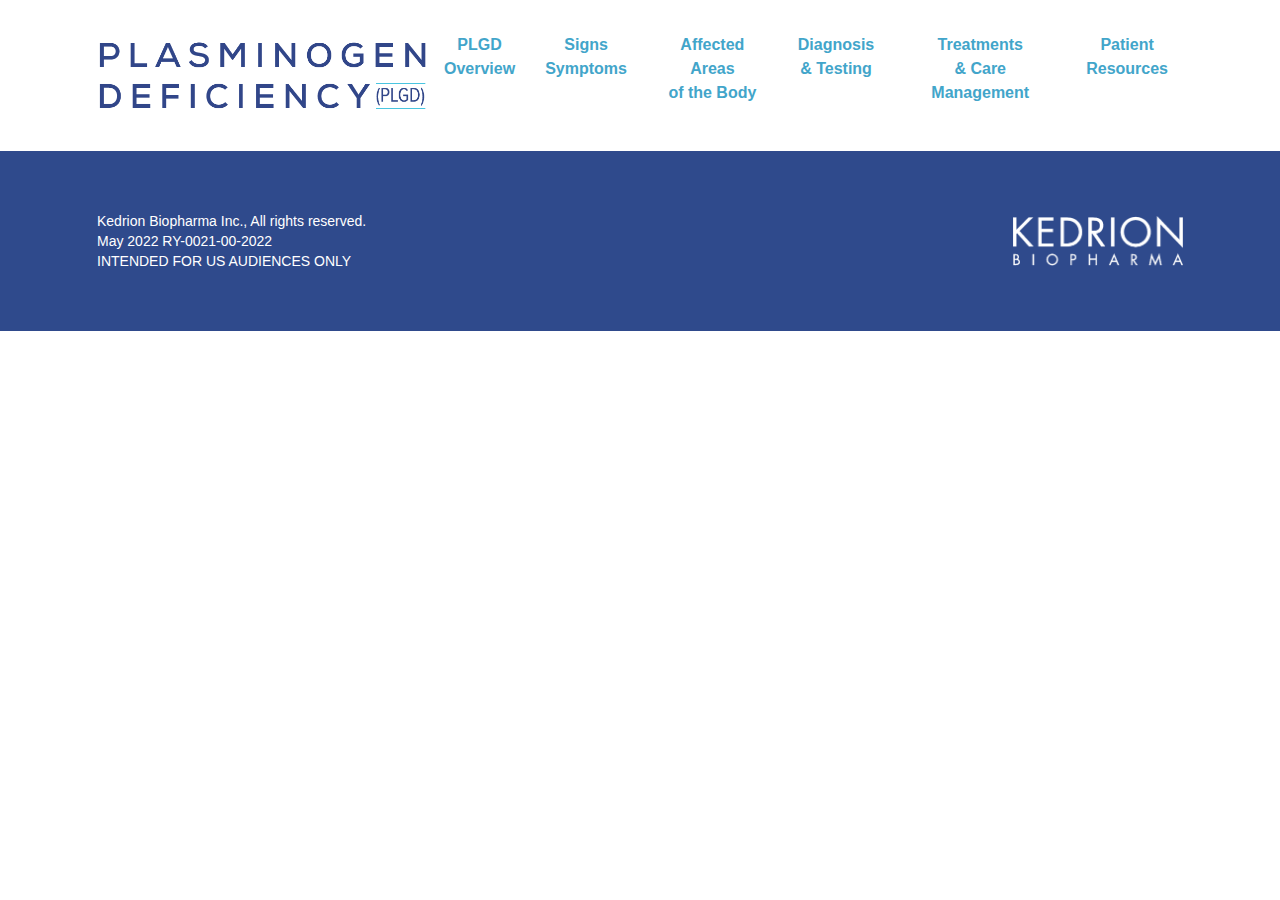
==== index.html @ aa51964f "First Commmit" ====
<!DOCTYPE html>
<html>
<head>
	<title>Website Title</title>
	<meta charset="UTF-8">
	<meta name="viewport" content="width=device-width, initial-scale=1.0">
	<link rel="stylesheet" type="text/css" href="css/style.css">
	<link rel="stylesheet" type="text/css" href="css/bootstrap.min.css">
	<!-- <link rel="icon" href="images/favicon.png"> -->
</head>
<body>
	<div class="loader-wrapper"><div class="loader"></div></div>
	<header class="site_header">
		<nav class="navbar navbar-expand-lg  navbar-light px-0 align-items-start">
			<div class="container align-items-start">
				<a class="navbar-brand p-0 m-0" href="index.html">
					<img src="images/logo.png">
				</a>

				<a href="javascript:void(0);" class="navbar_toggler navbar-toggler collapsed" type="button" data-toggle="collapse" data-target="#collapsibleNavbar">
					<div class="navbar_toggler_inner"></div>
				</a>

				<div class="collapse navbar-collapse" id="collapsibleNavbar">
					<ul class="navbar-nav ml-auto">
						<li class="nav-item">
							<a class="nav-link" href="#">PLGD <br>Overview</a>
						</li>
						<li class="nav-item">
							<a class="nav-link" href="#">Signs <br>Symptoms</a>
						</li>
						<li class="nav-item">
							<a class="nav-link" href="#">Affected Areas <br>of the Body</a>
						</li>
						<li class="nav-item">
							<a class="nav-link" href="#">Diagnosis <br>& Testing</a>
						</li>
						<li class="nav-item">
							<a class="nav-link" href="#">Treatments <br>& Care Management</a>
						</li>
						<li class="nav-item">
							<a class="nav-link" href="#">Patient <br>Resources</a>
						</li>
					</ul>
				</div>
			</div>
		</nav>
	</header>
	<!-- <header class="site_header">
		<div class="container">
			<a href="index.html"></a>
			
			<nav class="custom_navbar">
				<ul>
					<li>
						<a href="#">元気学園について</a>
					</li>
					<li>
						<a href="#">学園の様子</a>
					</li>
					<li>
						<a href="#">卒業生・保護者の声</a>
					</li>
					<li>
						<a href="#">相談と入学について</a>
					</li>
				</ul>
			</nav>
		</div>
	</header> -->
	<section></section>
	<footer class="site_footer">
		<div class="container">
			<div class="row align-items-center">
				<div class="col-sm-6">
					<p class="mb-0 text-white">Kedrion Biopharma Inc., All rights reserved.</p>
					<p class="mb-0 text-white">May 2022 RY-0021-00-2022</p>
					<p class="mb-0 text-white">INTENDED FOR US AUDIENCES ONLY</p>
				</div>
				<div class="col-sm-6">
					<div class="d-table ml-auto">
						<img src="images/kedrion_logo.png">
					</div>
				</div>
			</div>
		</div>
	</footer>
	<script src="js/jquery.min.js"></script>
	<script src="js/fonts-awesome-5.js"></script>
	<script src="js/bootstrap.bundle.min.js"></script>
	<script src="js/popper.min.js"></script>
	<script src="js/custom.js"></script>
</body>
</html>
---- css/style.css ----
/*fonts css start*/

/*fonts css end*/

/*common css start*/
*{
    box-sizing: border-box;
    margin: 0px;
    padding: 0px;
}
body, h1, h2, h3, h4, h5, h6, ul, li, p, a, span{
    margin: 0px;
    padding: 0px;
}
body {
    -webkit-font-smoothing: antialiased;
    -moz-font-smoothing: antialiased;
    -font-smoothing: antialiased;
}
body.no_scroll {
    overflow: hidden;
}
a, button, input[type=submit], select{
    cursor: pointer;
}
a, a:hover, a:focus, 
button, button:hover, button:focus,
input, input:hover, input:focus, 
textarea, textarea:hover, textarea:focus,
select, select:hover, select:focus{
    outline: 0;
    box-shadow: none;
    text-decoration: none;
}
ul, ol, li{
    list-style: none;
}
img{
    max-width: 100%;
    display: block;
}
/*common css end*/

/*page pre-loader css start*/
.loader-wrapper {
    position: fixed;
    width: 100%;
    height: 100%;
    top: 0;
    left: 0;
    z-index: 999999;
    pointer-events: none;
    background-color: #fff;
}
.loader-wrapper .loader {
    position: absolute;
    top:0;
    bottom: 0;
    left:0;
    right: 0;
    margin: auto;
    -webkit-border-radius: 50%;
    border-radius: 50%;
    width: 50px;
    height: 50px;
    border-top: 3px solid rgba(62, 174, 230, 0.2);
    border-right: 3px solid rgba(62, 174, 230, 0.2);
    border-bottom: 3px solid rgba(62, 174, 230, 0.2);
    border-left: 3px solid rgba(62, 174, 230, 0.8);
    -webkit-animation: loaderSpin 1.5s infinite linear;
    animation: loaderSpin 1.5s infinite linear;
}
@-webkit-keyframes loaderSpin {
    0% {
        -webkit-transform: rotate(0deg);
        transform: rotate(0deg);
    }
    100% {
        -webkit-transform: rotate(360deg);
        transform: rotate(360deg);
    }
}
@keyframes loaderSpin {
    0% {
        -webkit-transform: rotate(0deg);
        transform: rotate(0deg);
    }
    100% {
        -webkit-transform: rotate(360deg);
        transform: rotate(360deg);
    }
}
/*page pre-loader css end*/

/*container css start*/

/*container css end*/

/*header section css start*/
.site_header {
    padding: 25px 0 !important;
    /*position: fixed;*/
    top: 0;
    left: 0;
    right: 0;
}
.site_header .container {
    position: relative;
}
.site_header .navbar-brand img {
    max-width: 332px;
}
.site_header ul.navbar-nav li a {
    font-size: 16px;
    text-align: center;
    font-weight: 700;
    color: #42A5CA !important;
    padding: 0 15px !important;
}
.navbar_toggler {
    padding: 0;
    height: 35px;
    width: 35px;
    border: none;
    outline: none !important;
    background-color: transparent;
    border-radius: 5px;
    position: absolute;
    top: 0;
    bottom: 0;
    margin: auto;
    right: 15px;
    z-index: 9999;
}
.navbar_toggler .navbar_toggler_inner,
.navbar_toggler .navbar_toggler_inner:after,
.navbar_toggler .navbar_toggler_inner:before {
    width: 35px;
    height: 4px;
    transition-timing-function: ease;
    transition-duration: 0.3s;
    transition-property: transform;
    border-radius: 4px;
    background-color: #ed6d00;
    position: absolute;
    left: 0;
    right: 0;
}
.navbar_toggler .navbar_toggler_inner{
    transition: top 75ms ease,transform 75ms cubic-bezier(.215,.61,.355,1) 0.12s;
    transform: rotate(45deg);
    top: 0!important;
    bottom: 0!important;
    margin: auto;
}
.navbar_toggler .navbar_toggler_inner:after,
.navbar_toggler .navbar_toggler_inner:before {
    display: block;
    content: "";
}
.navbar_toggler .navbar_toggler_inner:before {
    top: 0 !important;
    transition: top 75ms ease,opacity 75ms ease 0.12s;
    opacity: 0;
}
.navbar_toggler .navbar_toggler_inner:after {
    bottom: 0;
    transition: bottom 75ms ease,transform 75ms cubic-bezier(.215,.61,.355,1) 0.12s;
    transform: rotate(-90deg);
}
.navbar_toggler.collapsed .navbar_toggler_inner {
    transition: top 75ms ease 0.12s,transform 75ms cubic-bezier(.55,.055,.675,.19);
    transform: rotate(0deg);
}
.navbar_toggler.collapsed .navbar_toggler_inner:before {
    transition: top 75ms ease 0.12s,opacity 75ms ease;
    top: -12px !important;
    opacity: 1;
}
.navbar_toggler.collapsed .navbar_toggler_inner:after {
    transition: bottom 75ms ease 0.12s,transform 75ms cubic-bezier(.55,.055,.675,.19);
    bottom: -12px !important;
    transform: rotate(0deg);
}
/*header section css end*/

/*footer section css start*/
.site_footer {
    background-color: #2F4A8C;
    padding: 60px 0;
}
.site_footer p {
    font-size: 14px;
    line-height: 20px;
}
.site_footer img {
    max-width: 170px;
}
/*footer section css end*/


@media (min-width: 1300px) {
    .site_header .container,
    .site_footer .container {
        max-width: 1296px !important;
    }
}
@media (min-width: 1200px) {
    .container, .container-lg, .container-md, .container-sm, .container-xl {
        max-width: 1116px !important;
    }
}

@media (max-width: 1199px) {
    .site_header .navbar-brand img {
        max-width: 250px;
    }
    .site_header ul.navbar-nav li a {
        font-size: 14px;
        padding: 0 10px !important;
    }
}
@media (max-width: 991px) {
    .navbar-collapse {
        position: fixed;
        top: 0;
        left: -350px;
        bottom: 0;
        width: 350px;
        display: block !important;
        background-color: #2f4a8c;
    }
    .navbar-collapse.show {
        left: 0;
    }
}
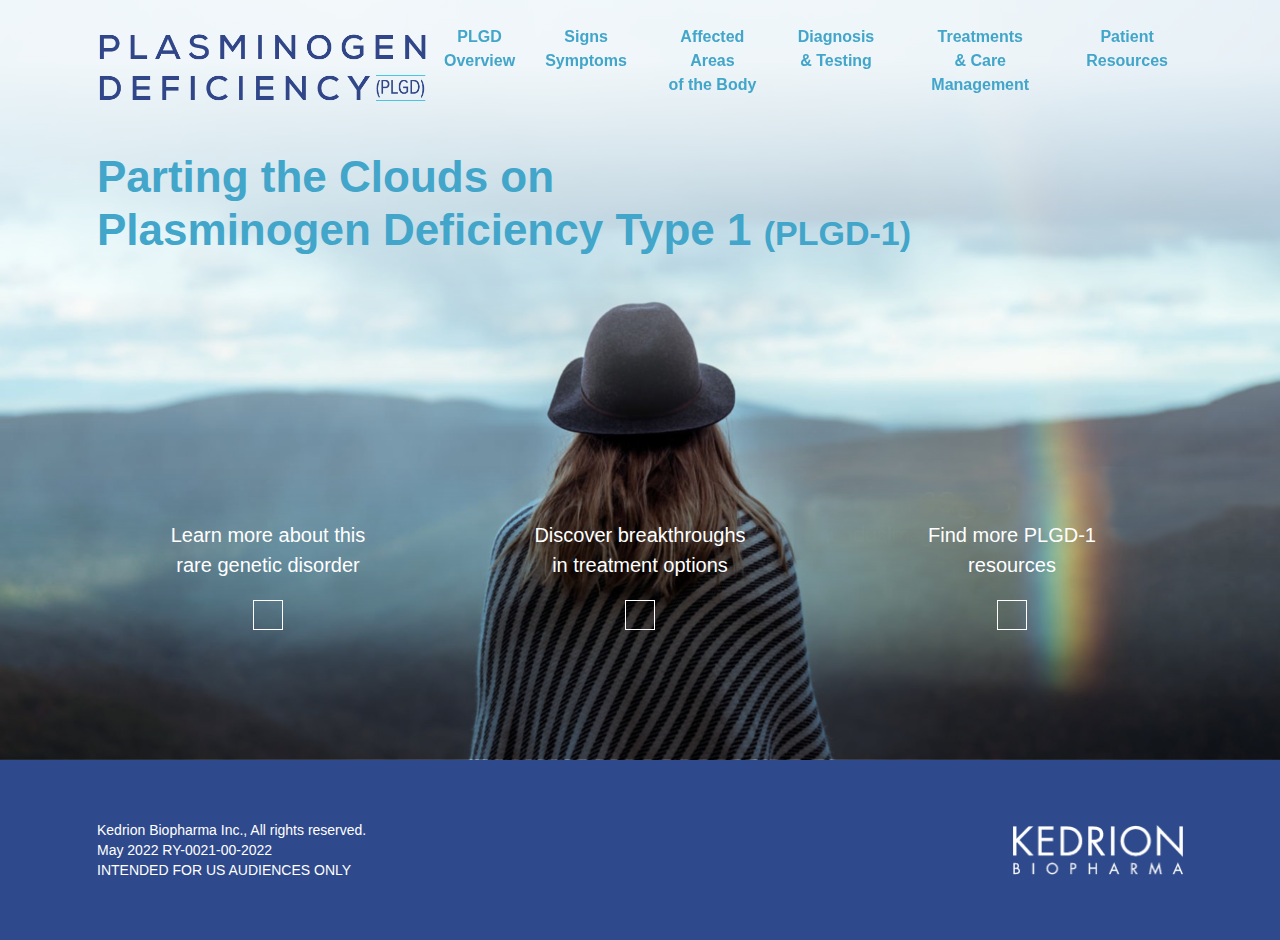
==== commit 62736b3a: "design changes" ====
--- a/index.html
+++ b/index.html
@@ -4,25 +4,30 @@
 	<title>Website Title</title>
 	<meta charset="UTF-8">
 	<meta name="viewport" content="width=device-width, initial-scale=1.0">
+	<link rel="stylesheet" type="text/css" href="css/bootstrap.min.css">
+	<link rel="stylesheet" type="text/css" href="css/style2.css">
 	<link rel="stylesheet" type="text/css" href="css/style.css">
-	<link rel="stylesheet" type="text/css" href="css/bootstrap.min.css">
 	<!-- <link rel="icon" href="images/favicon.png"> -->
 </head>
 <body>
-	<div class="loader-wrapper"><div class="loader"></div></div>
+	<!-- <div class="loader-wrapper"><div class="loader"></div></div> -->
 	<header class="site_header">
-		<nav class="navbar navbar-expand-lg  navbar-light px-0 align-items-start">
+		<nav class="navbar navbar-expand-lg p-0 navbar-light align-items-start">
 			<div class="container align-items-start">
 				<a class="navbar-brand p-0 m-0" href="index.html">
-					<img src="images/logo.png">
+					<img src="images/logo.png" alt="logo image">
 				</a>
-
-				<a href="javascript:void(0);" class="navbar_toggler navbar-toggler collapsed" type="button" data-toggle="collapse" data-target="#collapsibleNavbar">
+				<a href="javascript:void(0);" class="navbar_toggler d-lg-none">
 					<div class="navbar_toggler_inner"></div>
 				</a>
+				<div class="collapse navbar-collapse" id="collapsibleNavbar">
 
-				<div class="collapse navbar-collapse" id="collapsibleNavbar">
 					<ul class="navbar-nav ml-auto">
+						<li class="nav-item logo d-lg-none">
+							<a class="nav-link" href="index.html">
+								<img src="images/logo.png" alt="logo image">
+							</a>
+						</li>
 						<li class="nav-item">
 							<a class="nav-link" href="#">PLGD <br>Overview</a>
 						</li>
@@ -46,29 +51,34 @@
 			</div>
 		</nav>
 	</header>
-	<!-- <header class="site_header">
-		<div class="container">
-			<a href="index.html"></a>
-			
-			<nav class="custom_navbar">
-				<ul>
-					<li>
-						<a href="#">元気学園について</a>
-					</li>
-					<li>
-						<a href="#">学園の様子</a>
-					</li>
-					<li>
-						<a href="#">卒業生・保護者の声</a>
-					</li>
-					<li>
-						<a href="#">相談と入学について</a>
-					</li>
-				</ul>
-			</nav>
+	<section class="banner_section">
+		<div class="container d-flex">
+			<div class="banner_content w-100 d-flex flex-wrap flex-column justify-content-between">
+				<h2>Parting the Clouds on <br>Plasminogen Deficiency Type 1 <span>(PLGD-1)</span></h2>
+
+				<div class="row">
+					<div class="col-sm-4">
+						<div class="banner_link text-center">
+							<p class="text-white">Learn more about this <br>rare genetic disorder</p>
+							<a href="#"><i class="fas fa-chevron-right"></i></a>
+						</div>
+					</div>
+					<div class="col-sm-4">
+						<div class="banner_link text-center">
+							<p class="text-white">Discover breakthroughs<br> in treatment options</p>
+							<a href="#"><i class="fas fa-chevron-right"></i></a>
+						</div>
+					</div>
+					<div class="col-sm-4">
+						<div class="banner_link text-center">
+							<p class="text-white">Find more PLGD-1 <br>resources</p>
+							<a href="#"><i class="fas fa-chevron-right"></i></a>
+						</div>
+					</div>
+				</div>
+			</div>
 		</div>
-	</header> -->
-	<section></section>
+	</section>
 	<footer class="site_footer">
 		<div class="container">
 			<div class="row align-items-center">
@@ -78,7 +88,7 @@
 					<p class="mb-0 text-white">INTENDED FOR US AUDIENCES ONLY</p>
 				</div>
 				<div class="col-sm-6">
-					<div class="d-table ml-auto">
+					<div class="d-table ml-sm-auto mt-4 mt-sm-0">
 						<img src="images/kedrion_logo.png">
 					</div>
 				</div>
--- a/css/style2.css
+++ b/css/style2.css
@@ -0,0 +1,76 @@
+.overview_section{
+    width: 100%;
+    padding: 61px 0 44px;
+    background-color: rgba(73, 197, 224, 0.11);
+}
+.border_heading{
+    display: inline-block;
+    border: 1px solid #42A5CA;
+    padding: 7px 12px;
+    margin-bottom: 22px;
+}
+.border_heading h2{
+    color: #42A5CA;
+    font-size: 18px;
+    font-weight: 500;
+    line-height: 1;
+}
+.custom_note{
+    width: 100%;
+    margin-bottom: 20px;
+}
+.custom_note h4{
+    color: #1E1C1D;
+    font-size: 28px;
+    font-family: 'NexaRegular';
+    font-weight: normal;
+    margin-bottom: 5px;
+}
+.custom_note p{
+    color: #1E1C1D;
+    font-weight: normal;
+    font-size: 20px;
+    font-family: 'Proxima Nova Rg';
+    line-height: 1.3;
+    margin-bottom: 5px;
+}
+.custom_note ul{
+    padding-left: 20px;
+    margin: 15px 0;
+}
+.custom_note ul,
+.custom_note ol,
+.custom_note li{
+    list-style: disc;
+    color: #1E1C1D;
+    font-weight: normal;
+    font-size: 20px;
+    font-family: 'Proxima Nova Rg';
+    line-height: 1.3;
+}
+.custom_note li{
+    margin-bottom: 5px;
+}
+.custom_note li li{
+    position: relative;
+    list-style: none;
+}
+.custom_note li li:before{
+    content: '-';
+    position: absolute;
+    top: 0;
+    left: -18px;
+    font-weight: 400;
+}
+.custom_note p sup{
+    font-size: 60%;
+}
+.custom_assets{
+    width: 100%;
+    text-align: center;
+    margin: 50px 0;
+}
+.custom_assets img,
+.custom_assets video{
+    margin: auto;
+}--- a/css/style.css
+++ b/css/style.css
@@ -99,16 +99,24 @@
 /*header section css start*/
 .site_header {
     padding: 25px 0 !important;
-    /*position: fixed;*/
+    position: fixed;
     top: 0;
     left: 0;
     right: 0;
+    transition: all 0.4s;
+}
+.site_header.scrollnav {
+    background-color: #fff;
+    box-shadow: 0 3px 6px 0 rgb(0 0 0 / 8%);
 }
 .site_header .container {
     position: relative;
+    padding: 0 15px !important;
 }
 .site_header .navbar-brand img {
     max-width: 332px;
+    /*position: relative;
+    z-index: 11;*/
 }
 .site_header ul.navbar-nav li a {
     font-size: 16px;
@@ -125,11 +133,11 @@
     outline: none !important;
     background-color: transparent;
     border-radius: 5px;
-    position: absolute;
+    position: relative;
     top: 0;
     bottom: 0;
-    margin: auto;
-    right: 15px;
+    margin: auto 0 auto auto;
+    right: 0;
     z-index: 9999;
 }
 .navbar_toggler .navbar_toggler_inner,
@@ -141,16 +149,15 @@
     transition-duration: 0.3s;
     transition-property: transform;
     border-radius: 4px;
-    background-color: #ed6d00;
+    background-color: #42A5CA;
     position: absolute;
     left: 0;
     right: 0;
 }
 .navbar_toggler .navbar_toggler_inner{
-    transition: top 75ms ease,transform 75ms cubic-bezier(.215,.61,.355,1) 0.12s;
-    transform: rotate(45deg);
-    top: 0!important;
-    bottom: 0!important;
+    transition: top 75ms ease 0.12s,transform 75ms cubic-bezier(.55,.055,.675,.19);
+    top: 0;
+    bottom: 0;
     margin: auto;
 }
 .navbar_toggler .navbar_toggler_inner:after,
@@ -159,28 +166,27 @@
     content: "";
 }
 .navbar_toggler .navbar_toggler_inner:before {
-    top: 0 !important;
+    transition: top 75ms ease 0.12s,opacity 75ms ease;
+    top: -12px;
+}
+.navbar_toggler .navbar_toggler_inner:after {
+    transition: bottom 75ms ease 0.12s,transform 75ms cubic-bezier(.55,.055,.675,.19);
+    bottom: -12px;
+}
+.navbar_toggler.open_menu .navbar_toggler_inner {
+    transition: top 75ms ease,transform 75ms cubic-bezier(.215,.61,.355,1) 0.12s;
+    transform: rotate(45deg);
+    top: 0;
+}
+.navbar_toggler.open_menu .navbar_toggler_inner:before {
+    top: 0;
     transition: top 75ms ease,opacity 75ms ease 0.12s;
     opacity: 0;
 }
-.navbar_toggler .navbar_toggler_inner:after {
+.navbar_toggler.open_menu .navbar_toggler_inner:after {
     bottom: 0;
     transition: bottom 75ms ease,transform 75ms cubic-bezier(.215,.61,.355,1) 0.12s;
     transform: rotate(-90deg);
-}
-.navbar_toggler.collapsed .navbar_toggler_inner {
-    transition: top 75ms ease 0.12s,transform 75ms cubic-bezier(.55,.055,.675,.19);
-    transform: rotate(0deg);
-}
-.navbar_toggler.collapsed .navbar_toggler_inner:before {
-    transition: top 75ms ease 0.12s,opacity 75ms ease;
-    top: -12px !important;
-    opacity: 1;
-}
-.navbar_toggler.collapsed .navbar_toggler_inner:after {
-    transition: bottom 75ms ease 0.12s,transform 75ms cubic-bezier(.55,.055,.675,.19);
-    bottom: -12px !important;
-    transform: rotate(0deg);
 }
 /*header section css end*/
 
@@ -198,10 +204,51 @@
 }
 /*footer section css end*/
 
+/*banner section css start*/
+.banner_section {
+    height: 760px;
+    display: flex;
+    padding: 150px 0 100px;
+    background-image: url('../images/banner_bg_image.png');
+    background-size: cover;
+    background-position: center;
+    background-repeat: no-repeat;
+}
+.banner_content h2 {
+    color: #42A5CA;
+    font-size: 44px;
+    font-weight: 600;
+    line-height: 53px;
+    margin: 0;
+}
+.banner_content h2 span {
+    font-size: 34px;
+}
+.banner_content .banner_link p {
+    font-size: 20px;
+    line-height: 30px;
+    margin: 0;
+}
+.banner_content .banner_link a {
+    display: table;
+    margin: 20px auto 0;
+    width: 30px;
+    height: 30px;
+    border: 1px solid #fff;
+    text-align: center;
+    line-height: 26px;
+    color: #fff;
+}
+/*banner section css end*/
+
+
+
+
 
 @media (min-width: 1300px) {
     .site_header .container,
-    .site_footer .container {
+    .site_footer .container,
+    .banner_section .container {
         max-width: 1296px !important;
     }
 }
@@ -221,16 +268,63 @@
     }
 }
 @media (max-width: 991px) {
+    .site_header {
+        padding: 15px 0 !important;
+    }
     .navbar-collapse {
         position: fixed;
         top: 0;
         left: -350px;
         bottom: 0;
         width: 350px;
-        display: block !important;
+        display: block;
         background-color: #2f4a8c;
-    }
-    .navbar-collapse.show {
-        left: 0;
+        transition: all 0.3s;
+        z-index: 1;
+        padding: 10px 10px;
+    }
+    .navbar_animate  {
+        left: 0 !important;
+    }
+    .collapse:not(.show) {
+        display: unset !important;
+    }
+    .site_header ul.navbar-nav li a {
+        padding: 8px 0 !important;
+        text-align: left;
+        color: #fff !important;
+    }
+    .site_header ul.navbar-nav li a br {
+        display: none;
+    }
+    .site_header ul.navbar-nav li.logo a img {
+        max-width: 250px;
+        margin-bottom: 30px;
+    }
+}
+@media (max-width: 767px) {
+    .site_header {
+        padding: 10px 0 !important;
+    }
+    .site_header .navbar-brand img {
+        max-width: 200px;
+    }
+    .site_footer {
+        padding: 30px 0;
+    }
+}
+@media (max-width: 575px) {
+    .site_header .navbar-brand img {
+        max-width: 170px;
+    }
+    .navbar-collapse {
+        left: -100%;
+        width: 100%;
+    }
+    .navbar_animate  {
+        left: 0 !important;
+    }
+    .site_header ul.navbar-nav li.logo a img {
+        max-width: 200px;
     }
 }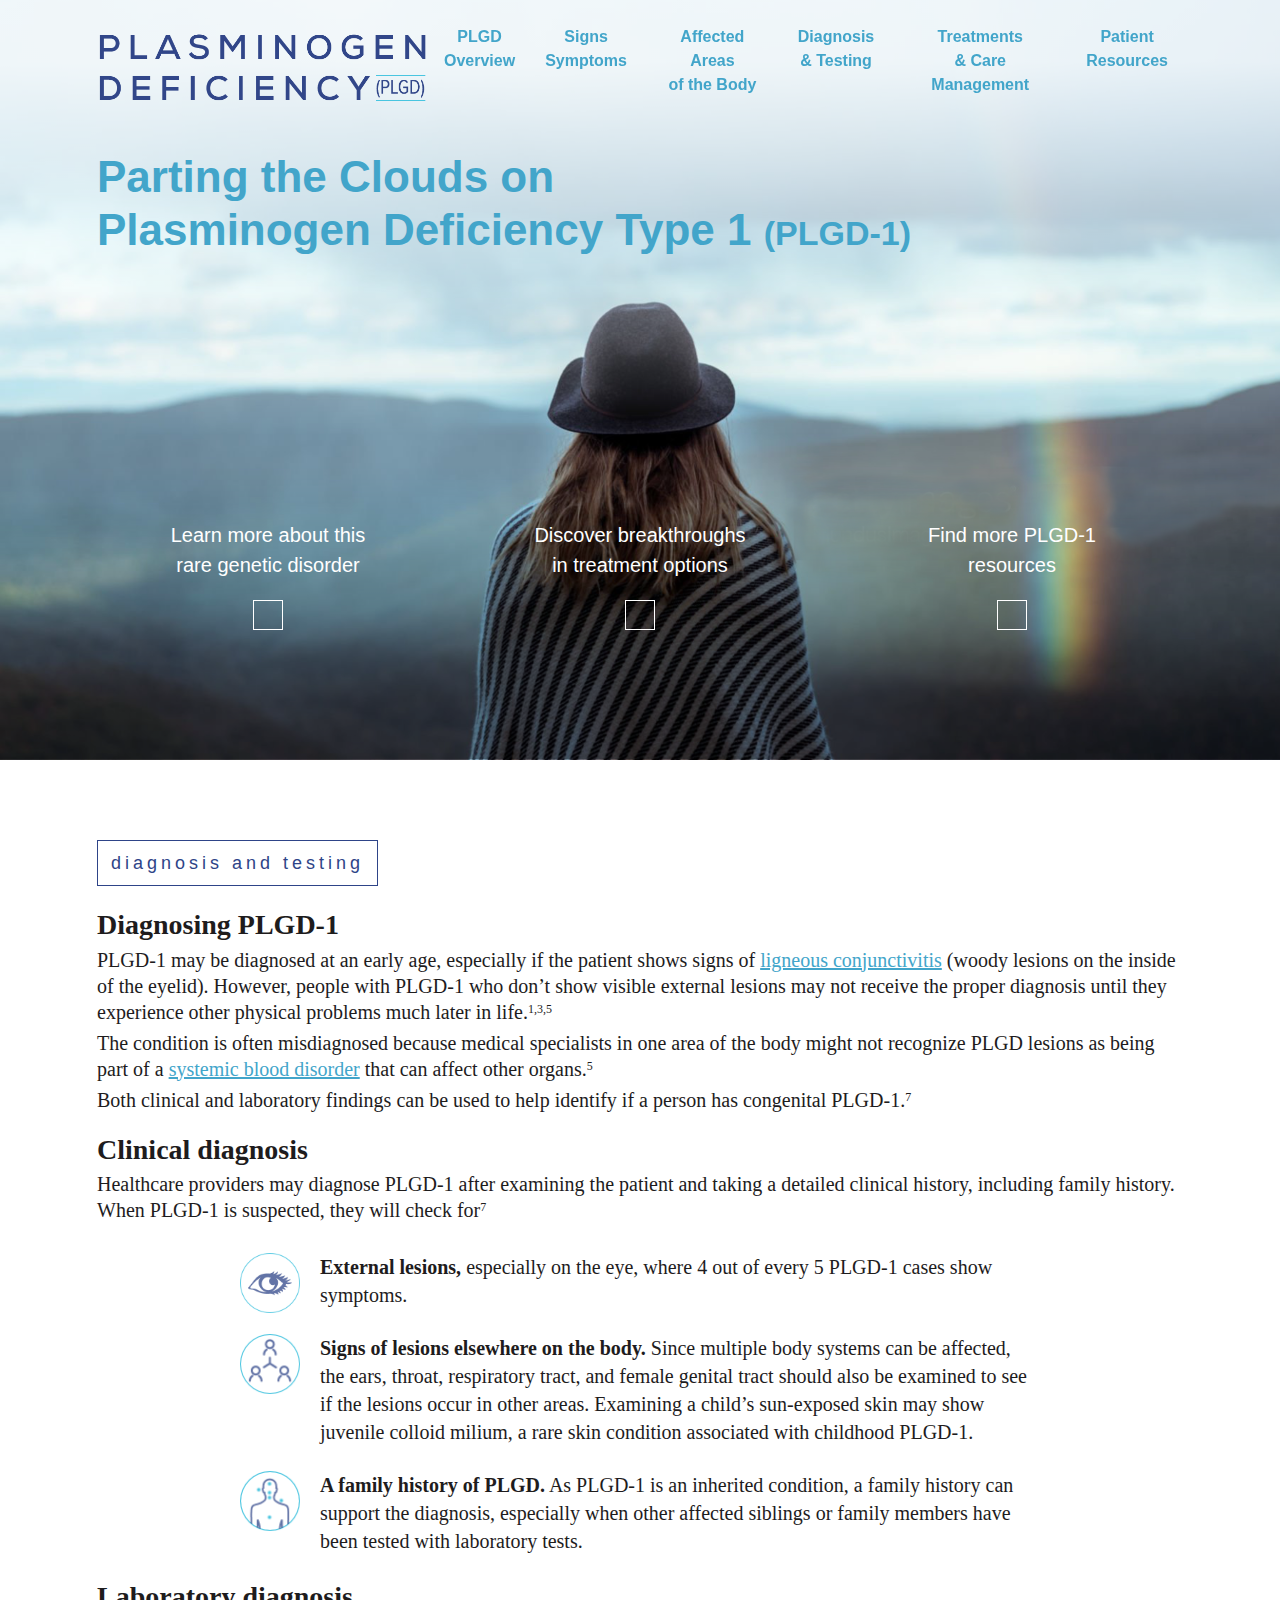
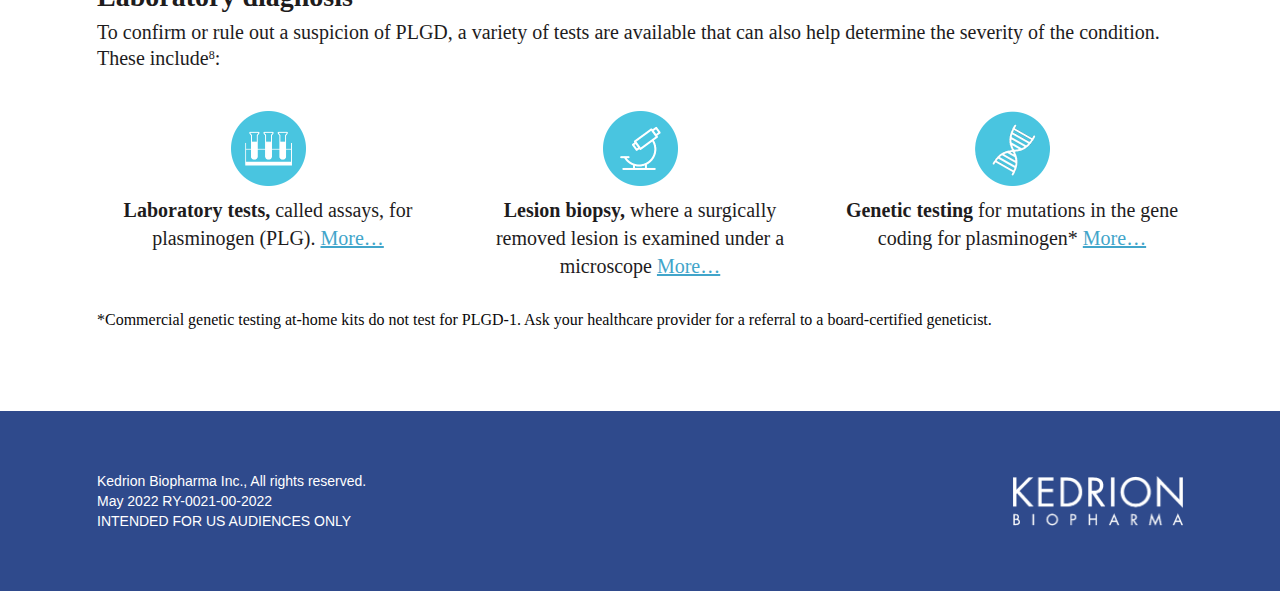
==== commit 9429886a: "design changes" ====
--- a/index.html
+++ b/index.html
@@ -79,6 +79,62 @@
 			</div>
 		</div>
 	</section>
+	<section class="testing_section">
+		<div class="container">
+			<div class="border_heading">
+				<h2>diagnosis and testing</h2>
+			</div>
+			<div class="custom_note">
+				<h4>Diagnosing PLGD-1</h4>
+				<p>PLGD-1 may be diagnosed at an early age, especially if the patient shows signs of <a href="#">ligneous conjunctivitis</a> (woody lesions on the inside of the eyelid). However, people with PLGD-1 who don’t show visible external lesions may not receive the proper diagnosis until they experience other physical problems much later in life.<sup>1,3,5</sup></p>
+				<p>The condition is often misdiagnosed because medical specialists in one area of the body might not recognize PLGD lesions as being part of a <a href="#">systemic blood disorder</a> that can affect other organs.<sup>5</sup></p>
+				<p>Both clinical and laboratory findings can be used to help identify if a person has congenital PLGD-1.<sup>7</sup></p>
+			</div>
+			<div class="custom_note">
+				<h4>Clinical diagnosis</h4>
+				<p>Healthcare providers may diagnose PLGD-1 after examining the patient and taking a detailed clinical history, including family history. When PLGD-1 is suspected, they will check for<sup>7</sup></p>
+				<ul class="icon_list">
+					<li>
+						<img src="images/icon_eyes.png" alt="image">
+						<p><span>External lesions,</span> especially on the eye, where 4 out of every 5 PLGD-1 cases show symptoms.</p>
+					</li>
+					<li>
+						<img src="images/icon_PLGD.png" alt="image">
+						<p><span>Signs of lesions elsewhere on the body.</span> Since multiple body systems can be affected, the ears, throat, respiratory tract, and female genital tract should also be examined to see if the lesions occur in other areas. Examining a child’s sun-exposed skin may show juvenile colloid milium, a rare skin condition associated with childhood PLGD-1.</p>
+					</li>
+					<li>
+						<img src="images/icon_signs.png" alt="image">
+						<p><span>A family history of PLGD.</span> As PLGD-1 is an inherited condition, a family history can support the diagnosis, especially when other affected siblings or family members have been tested with laboratory tests.</p>
+					</li>
+				</ul>
+			</div>
+			<div class="custom_note mb-0">
+				<h4>Laboratory diagnosis</h4>
+				<p>To confirm or rule out a suspicion of PLGD, a variety of tests are available that can also help determine the severity of the condition. These include<sup>8</sup>:</p>
+				<div class="row">
+					<div class="col-sm-4">
+						<div class="testing_box">
+							<img src="images/test_image.png" alt="test image" class="mx-auto d-block">
+							<p class="text-center m-0"><span>Laboratory tests,</span> called assays, for plasminogen (PLG). <a href="#">More…</a></p>
+						</div>
+					</div>
+					<div class="col-sm-4">
+						<div class="testing_box">
+							<img src="images/test_image_2.png" alt="test image" class="mx-auto d-block">
+							<p class="text-center m-0"><span>Lesion biopsy,</span> where a surgically removed lesion is examined under a microscope <a href="#">More…</a></p>
+						</div>
+					</div>
+					<div class="col-sm-4">
+						<div class="testing_box">
+							<img src="images/test_image_3.png" alt="test image" class="mx-auto d-block">
+							<p class="text-center m-0"><span>Genetic testing</span> for mutations in the gene coding for plasminogen* <a href="#">More…</a></p>
+						</div>
+					</div>
+				</div>
+				<p class="testing_text mb-0">*Commercial genetic testing at-home kits do not test for PLGD-1. Ask your healthcare provider for a referral to a board-certified geneticist.</p>
+			</div>
+		</div>
+	</section>
 	<footer class="site_footer">
 		<div class="container">
 			<div class="row align-items-center">
--- a/css/style2.css
+++ b/css/style2.css
@@ -1,19 +1,20 @@
 .overview_section{
     width: 100%;
-    padding: 61px 0 44px;
+    padding: 61px 0 0;
     background-color: rgba(73, 197, 224, 0.11);
 }
 .border_heading{
     display: inline-block;
-    border: 1px solid #42A5CA;
-    padding: 7px 12px;
+    border: 1px solid #2E4488;
+    padding: 13px 13px;
     margin-bottom: 22px;
 }
 .border_heading h2{
-    color: #42A5CA;
+    color: #2E4488;
     font-size: 18px;
     font-weight: 500;
     line-height: 1;
+    letter-spacing: 4px;
 }
 .custom_note{
     width: 100%;
@@ -23,7 +24,7 @@
     color: #1E1C1D;
     font-size: 28px;
     font-family: 'NexaRegular';
-    font-weight: normal;
+    font-weight: 600;
     margin-bottom: 5px;
 }
 .custom_note p{
@@ -33,6 +34,10 @@
     font-family: 'Proxima Nova Rg';
     line-height: 1.3;
     margin-bottom: 5px;
+}
+.custom_note p a{
+    color: #42A5CA;
+    text-decoration: underline;
 }
 .custom_note ul{
     padding-left: 20px;
@@ -56,7 +61,7 @@
     list-style: none;
 }
 .custom_note li li:before{
-    content: '-';
+    content: '—';
     position: absolute;
     top: 0;
     left: -18px;
@@ -66,11 +71,109 @@
     font-size: 60%;
 }
 .custom_assets{
+    display: table;
+    margin: 50px auto;
     width: 100%;
-    text-align: center;
-    margin: 50px 0;
+    text-align: left;
+}
+.custom_assets figcaption{
+    width: 100%;
+    max-width: 400px;
+    margin-top: 10px;
+}
+.custom_assets figcaption h6{
+    color: #252425;
+    font-size: 16px;
+    font-family: 'Nexa';
+    font-weight: 700;
+    margin-bottom: 5px;
+}
+.custom_assets figcaption p{
+    color: #252425;
+    font-size: 16px;
+    font-family: 'Proxima Nova Rg';
+    font-weight: normal;
+    font-size: italic;
+    margin-bottom: 10px;
 }
 .custom_assets img,
 .custom_assets video{
+    margin: 0;
+}
+.custom_assets > img,
+.custom_assets > video{
     margin: auto;
+}
+.blue_gradient_bg{
+    width: 100%;
+    background: linear-gradient(180deg, #689cbc, #506a9d);
+    text-align: center;
+    padding: 53px 0;
+}
+.blue_gradient_bg h4{
+    color: #FFFFFF;
+    font-size: 28px;
+    font-family: 'NexaRegular';
+    font-weight: 600;
+    margin-bottom: 5px;
+    line-height: 1;
+}
+.sign_and_symptom_section{
+    width: 100%;
+    padding: 61px 0;
+}
+.custom_qoute{
+    position: relative;
+    width: 100%;
+    text-align: center;
+    padding: 50px 0;
+    margin: 50px 0;
+}
+.custom_qoute:before,
+.custom_qoute:after{
+    content: '';
+    position: absolute;
+    left: 0;
+    right: 0;
+    display: block;
+    width: 100%;
+    max-width: 750px;
+    height: 1px;
+    margin: auto;
+    background: linear-gradient(270deg, #FFFFFF, #707070, #FFFFFF);
+}
+.custom_qoute:before{
+    top: 0;
+}
+.custom_qoute:after{
+    bottom: 0;
+}
+.custom_qoute h5{
+    position: relative;
+    color: #3B82B2;
+    font-size: 26px;
+    font-family: 'Proxima Nova Rg';
+    font-weight: 600;
+    font-style: italic;
+    margin-bottom: 5px;
+}
+.custom_qoute h5 span{
+    color: #2E4488;
+    font-size: 30px;
+}
+.custom_qoute p{
+    color: #2E4488;
+    font-size: 20px;
+    font-family: 'Nexa';
+    font-weight: bold;
+}
+.affected_section{
+    width: 100%;
+    padding: 61px 0 0;
+    background-color: rgba(73, 197, 224, 0.11);
+}
+.affected_btm_gradient{
+    width: 100%;
+    background: linear-gradient(180deg, #689cbc, #506a9d);
+    padding: 25px 0;
 }--- a/css/style.css
+++ b/css/style.css
@@ -104,6 +104,7 @@
     left: 0;
     right: 0;
     transition: all 0.4s;
+    z-index: 9999;
 }
 .site_header.scrollnav {
     background-color: #fff;
@@ -241,6 +242,56 @@
 }
 /*banner section css end*/
 
+/*testing section css start*/
+.testing_section {
+    padding: 80px 0;
+}
+.testing_section .custom_note ul.icon_list {
+    padding: 0 15px;
+    max-width: 830px;
+    margin: 30px auto 0;
+}
+.testing_section .custom_note ul.icon_list li {
+    position: relative;
+    padding-left: 80px;
+    margin-bottom: 25px;
+    list-style: none;
+} 
+.testing_section .custom_note ul.icon_list li img {
+    max-width: 60px;
+    position: absolute;
+    top: 0;
+    left: 0;
+}
+.testing_section .testing_box p,
+.testing_section .custom_note ul.icon_list li p {
+    font-size: 20px;
+    font-weight: 500;
+    line-height: 28px;
+}
+.testing_section .testing_box p span,
+.testing_section .custom_note ul.icon_list li p span {
+    font-weight: 600;
+}
+.testing_section .testing_box {
+    padding-top: 35px;
+}
+.testing_section .testing_box img {
+    max-width: 75px;
+    margin-bottom: 10px;
+}
+.testing_section .testing_box p a {
+    color: #42A5CA;
+    text-decoration: underline;
+}
+.testing_section p.testing_text {
+    font-size: 16px;
+    color: #0A0809;
+    margin-top: 30px;
+}
+
+/*testing section css end*/
+
 
 
 
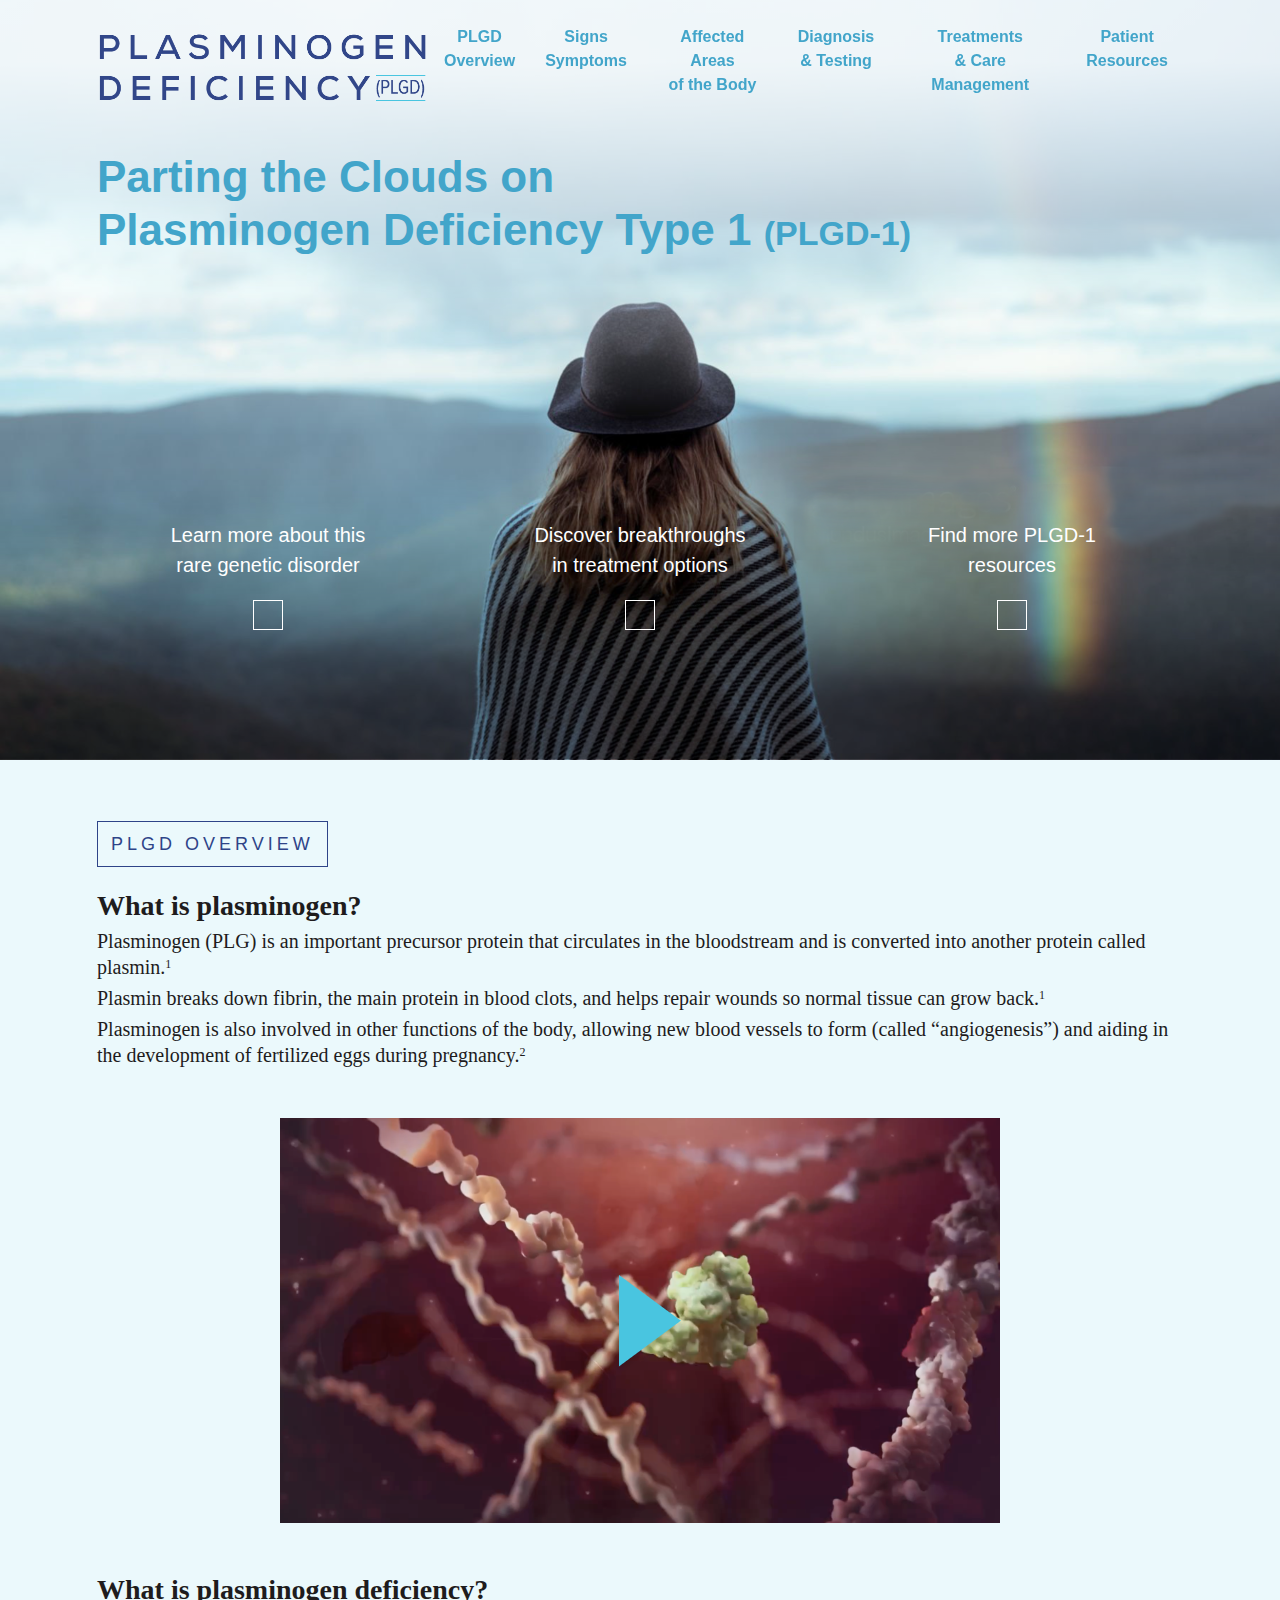
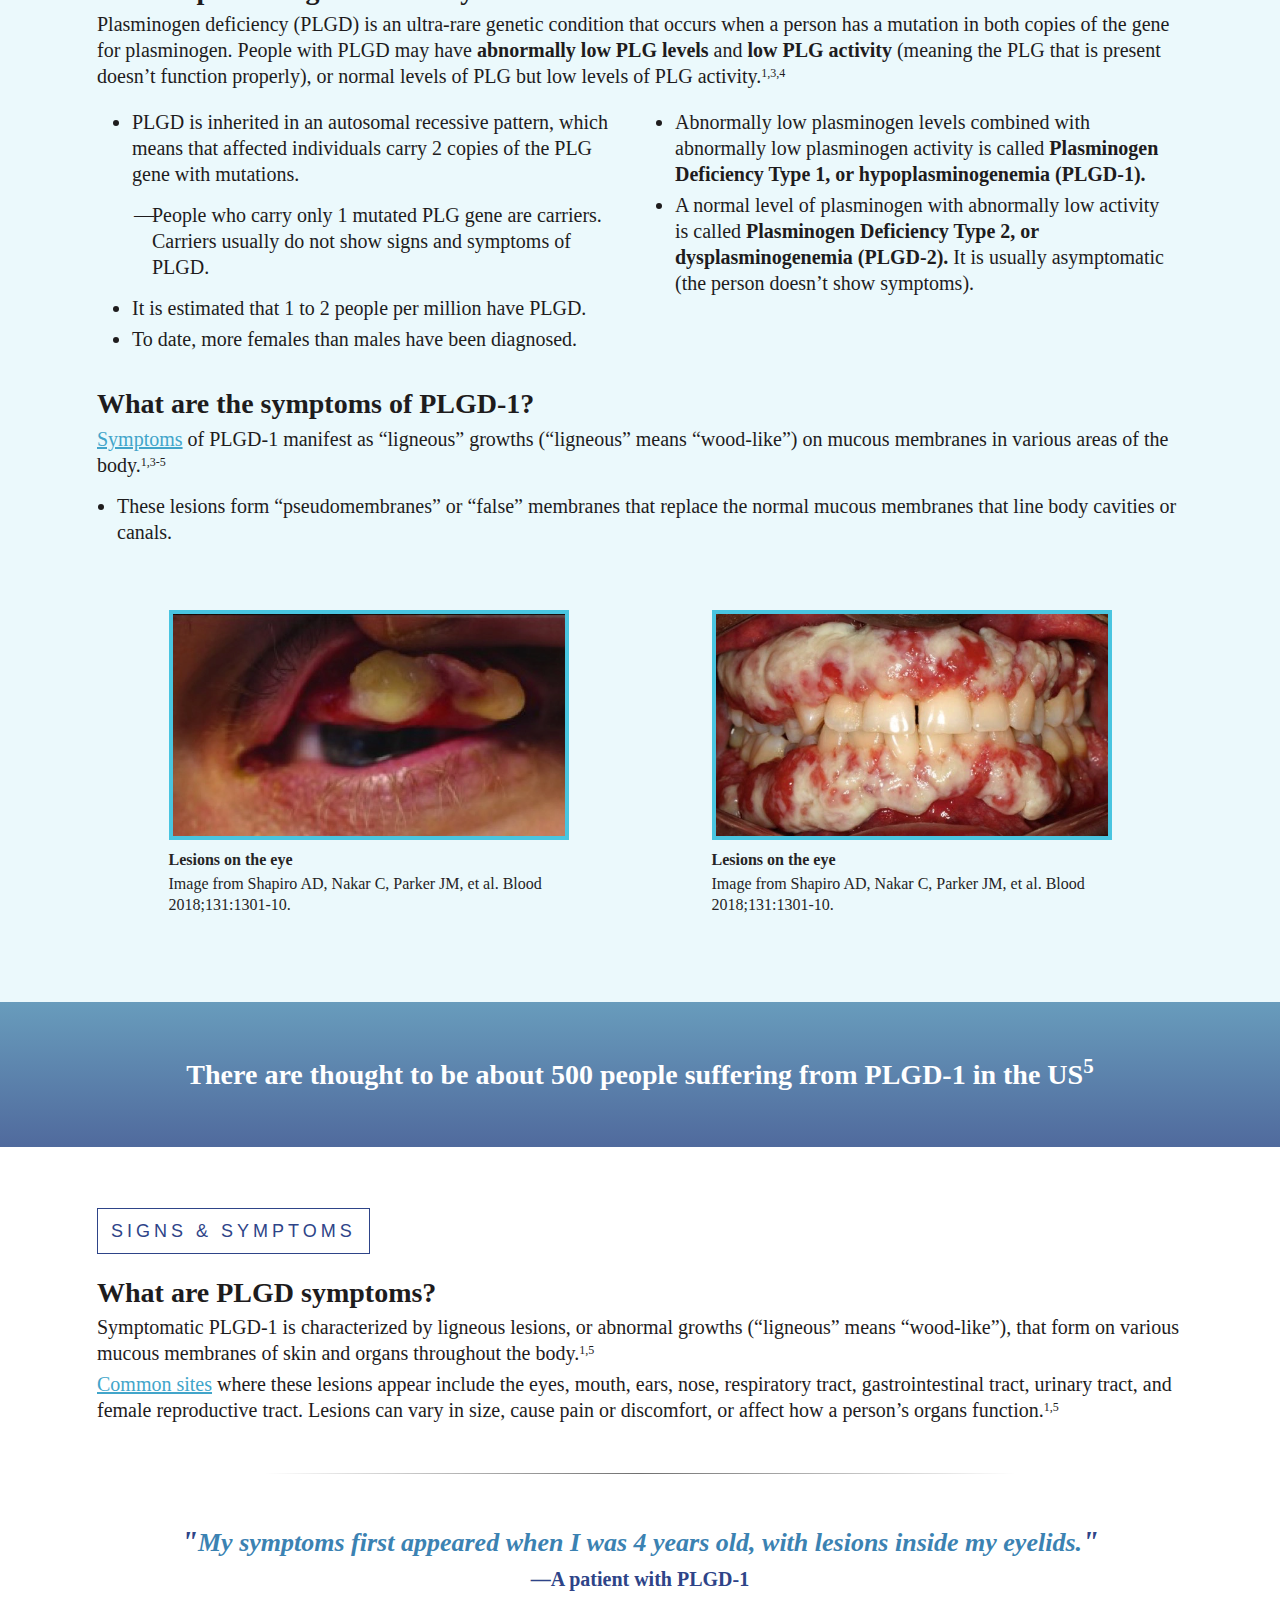
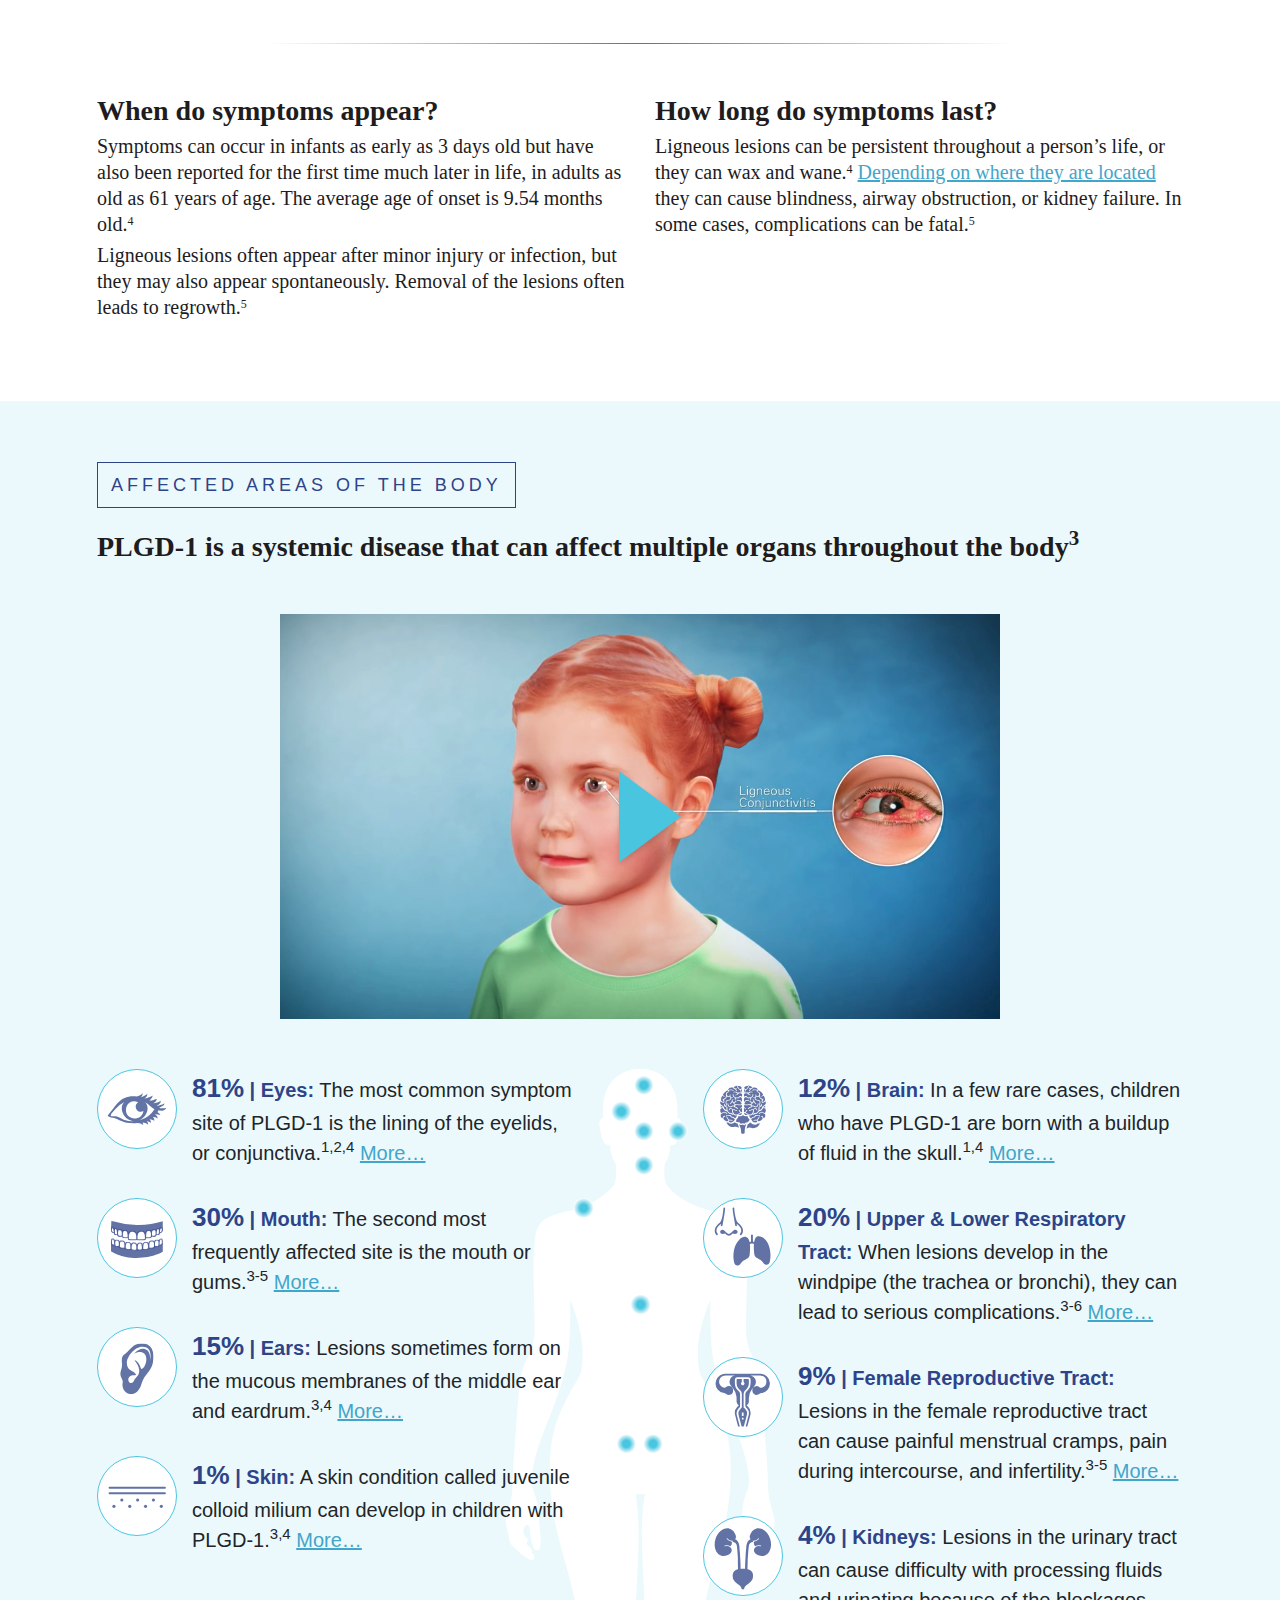
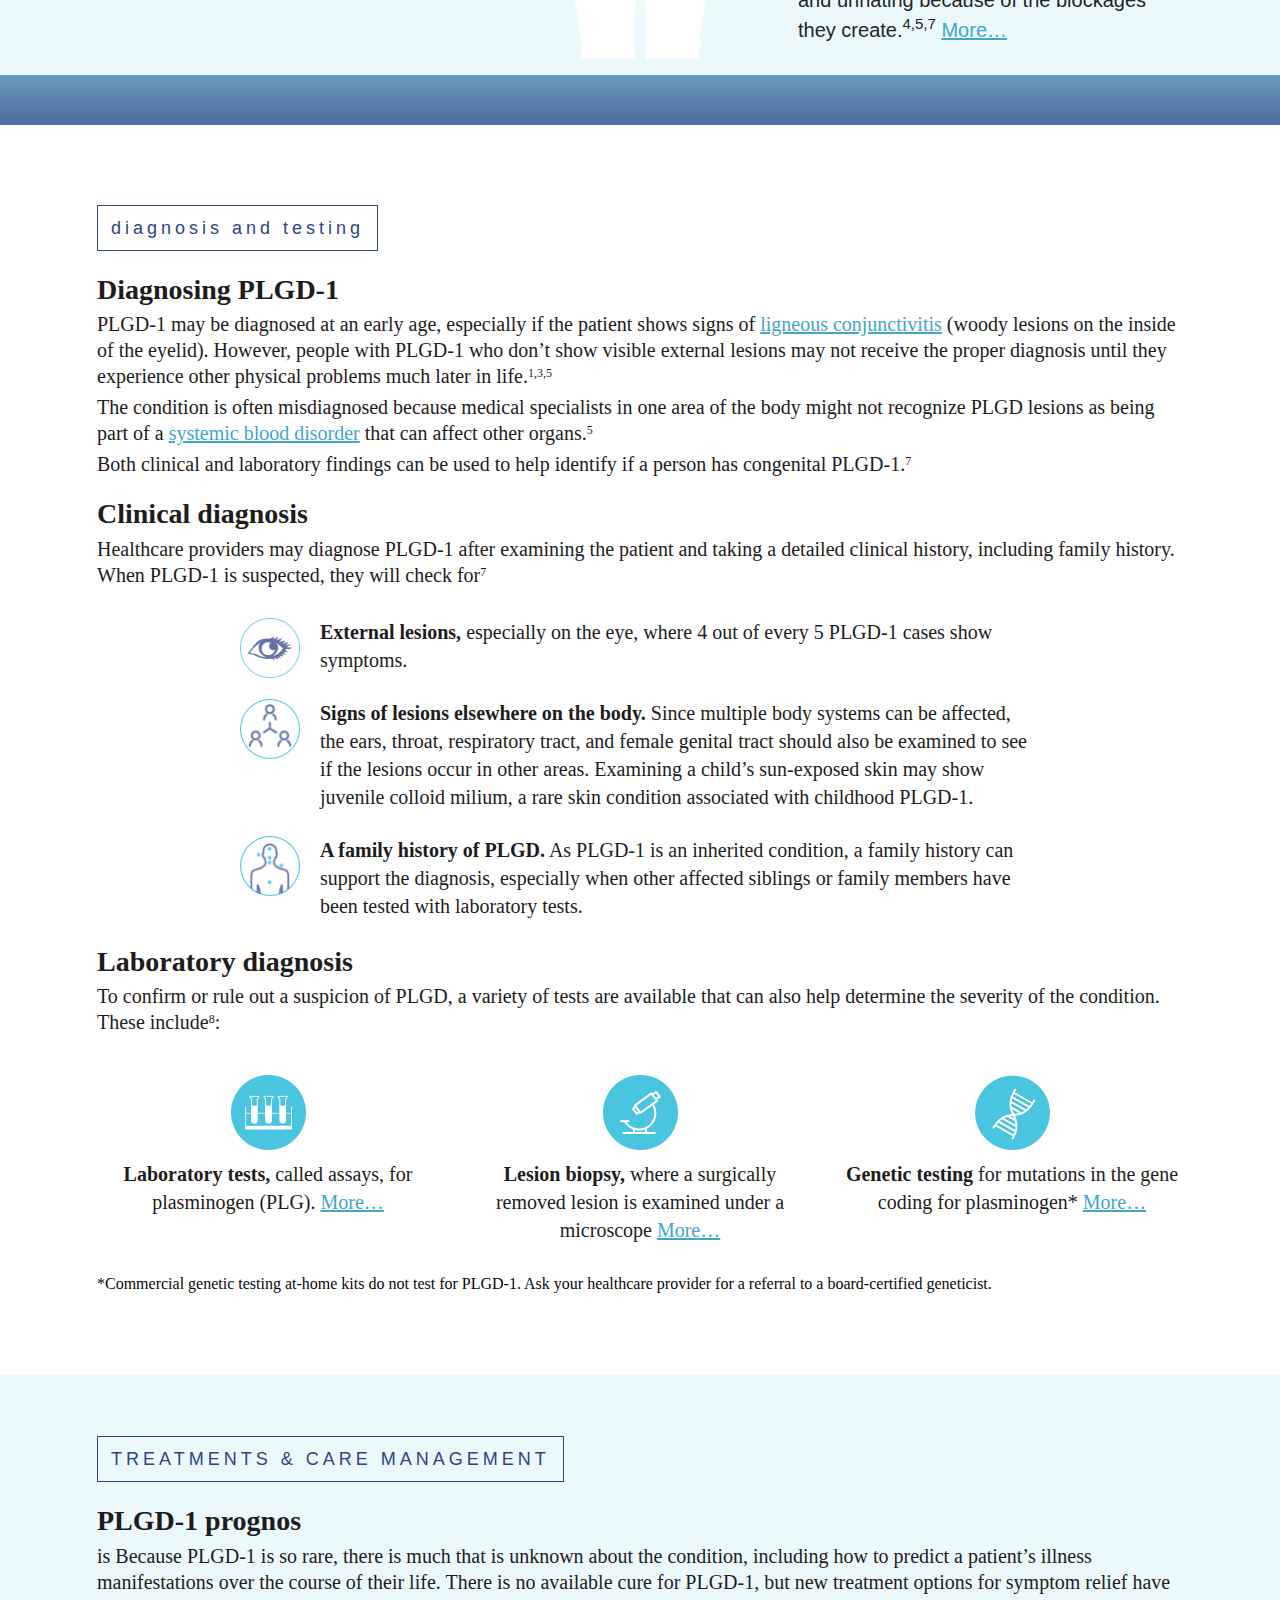
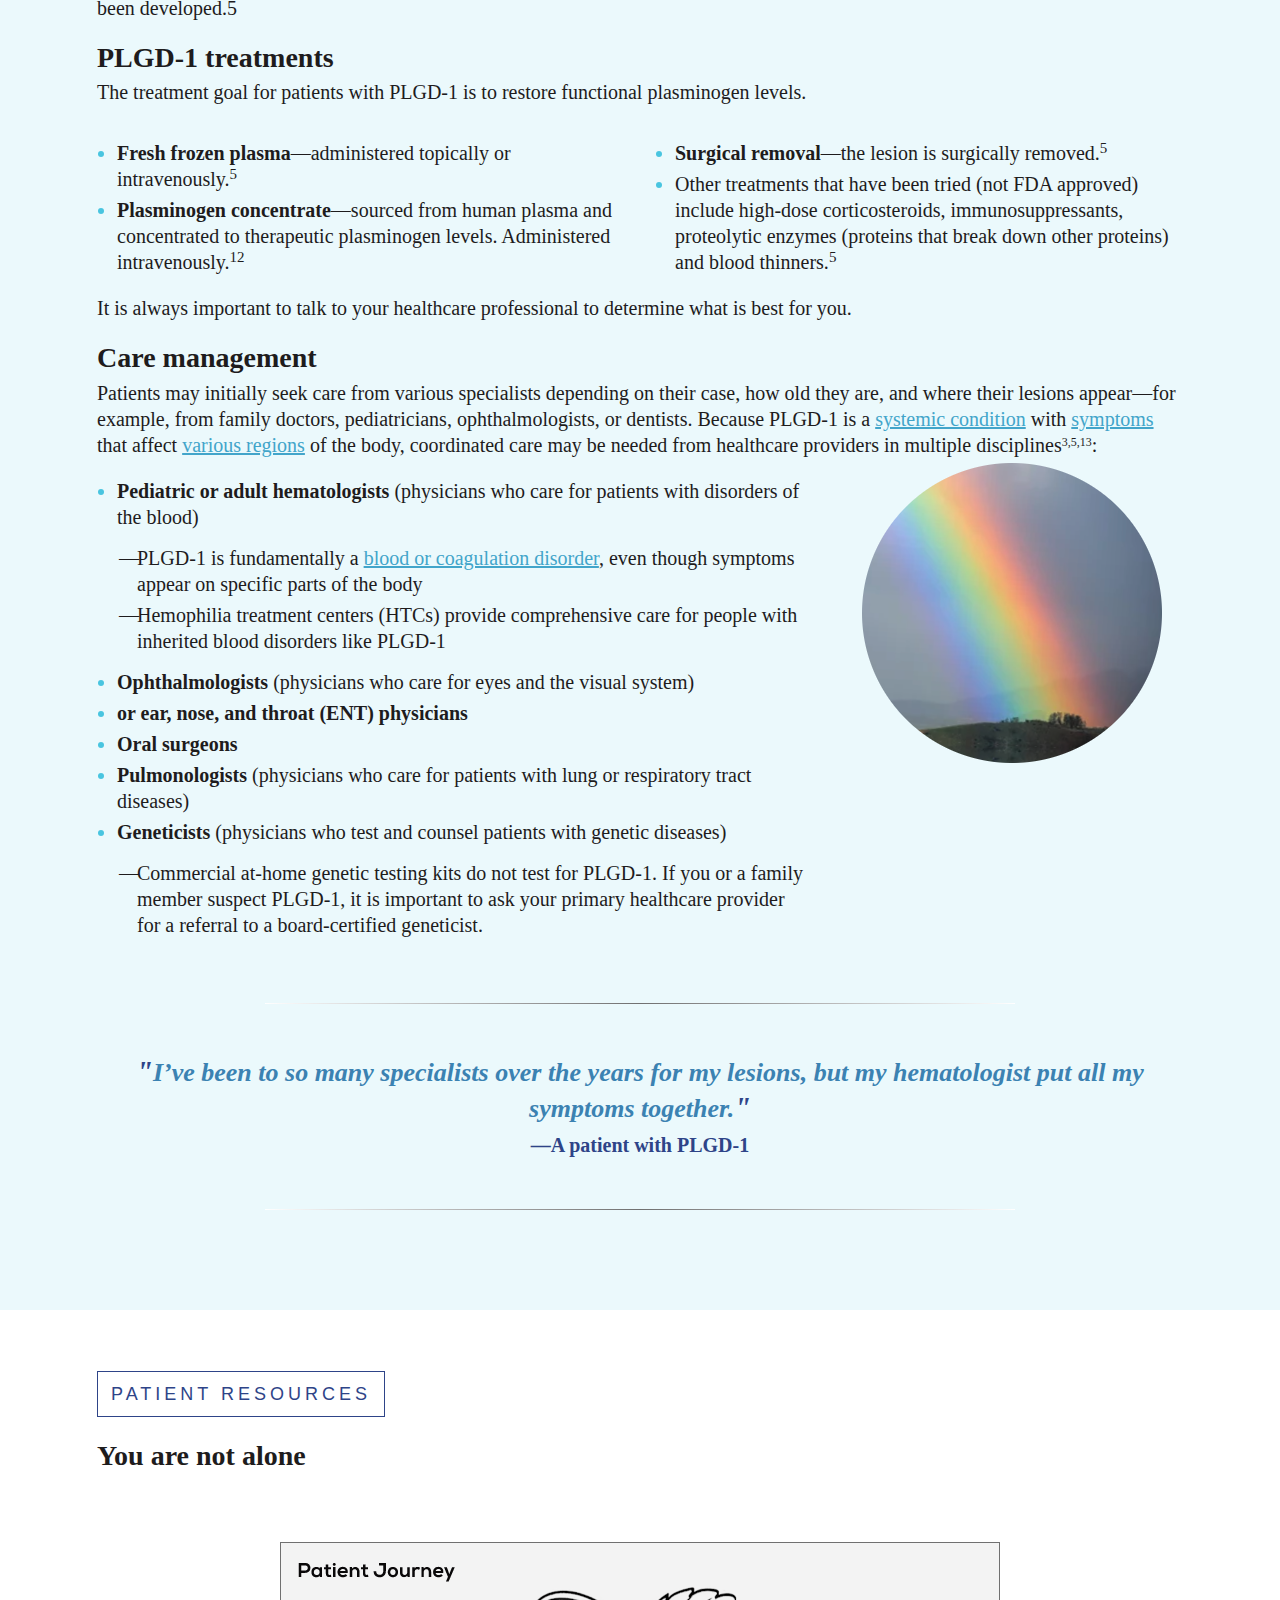
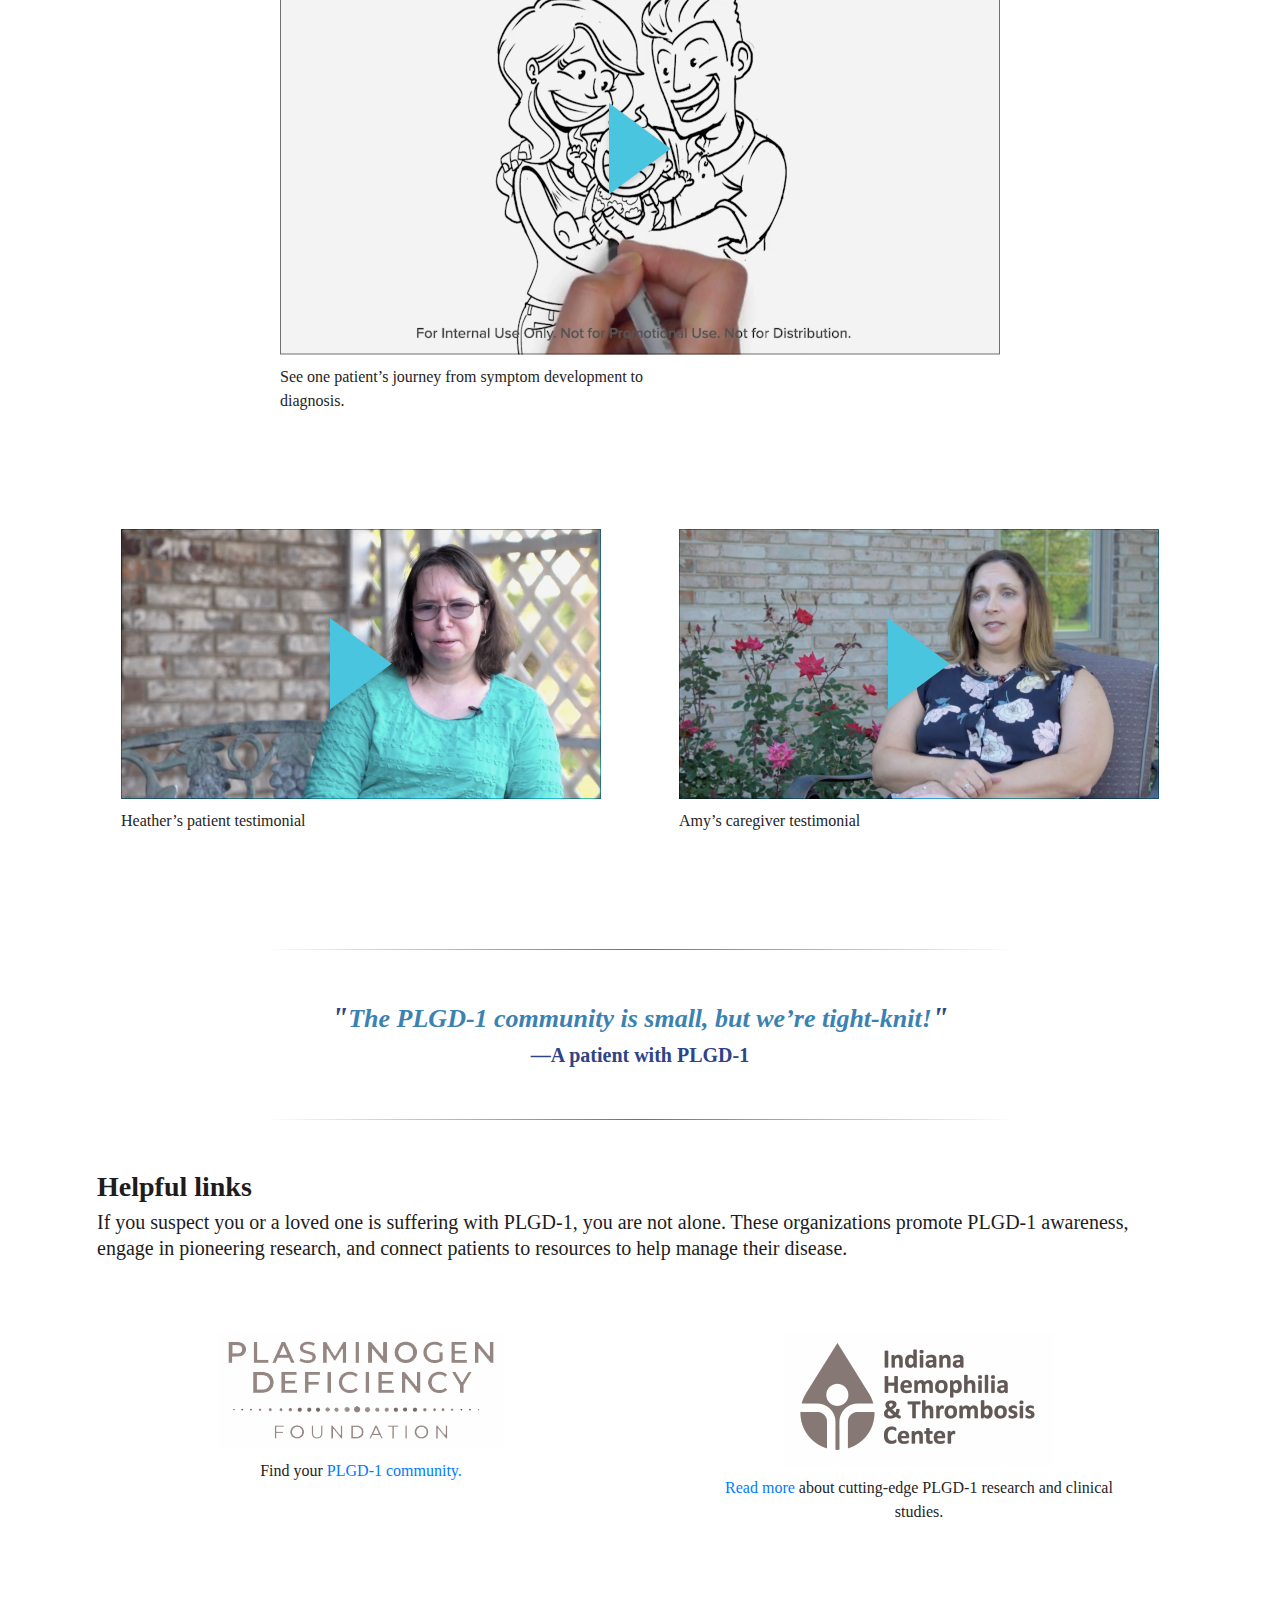
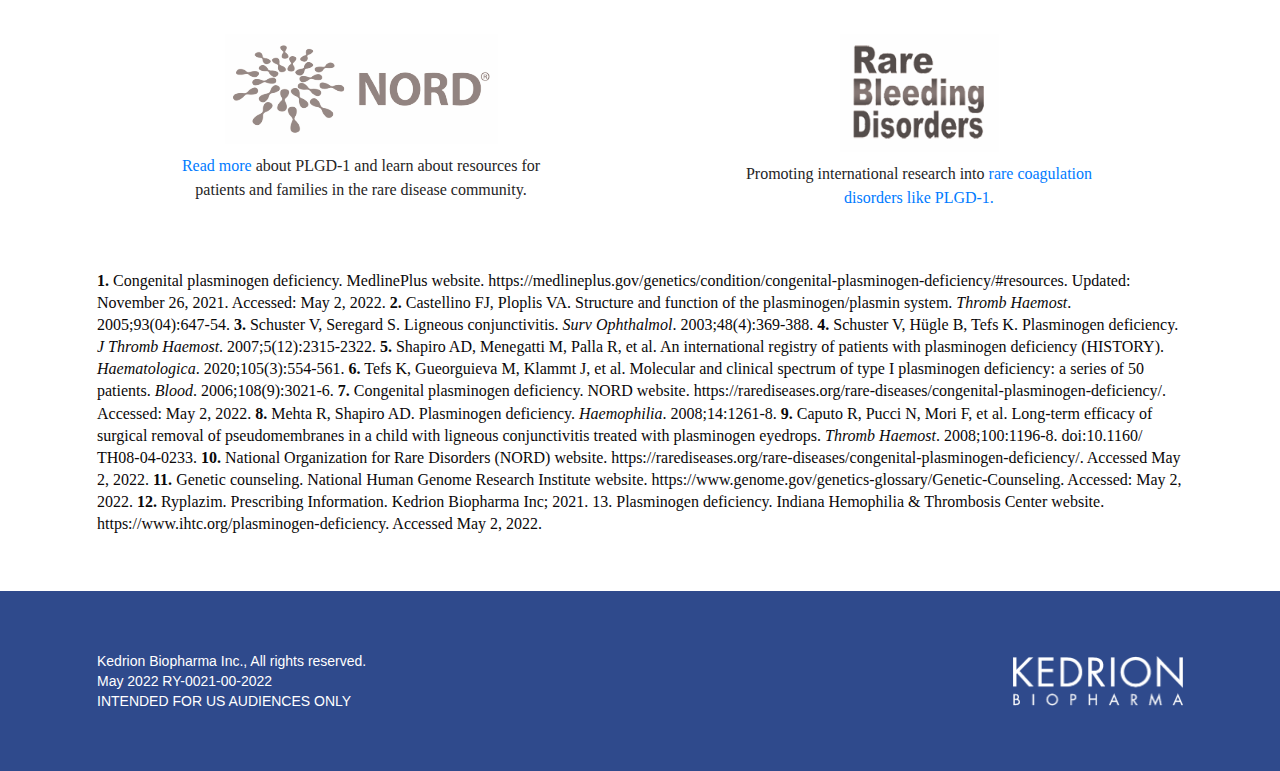
==== commit 1888d669: "code merge" ====
--- a/index.html
+++ b/index.html
@@ -56,20 +56,20 @@
 			<div class="banner_content w-100 d-flex flex-wrap flex-column justify-content-between">
 				<h2>Parting the Clouds on <br>Plasminogen Deficiency Type 1 <span>(PLGD-1)</span></h2>
 
-				<div class="row">
-					<div class="col-sm-4">
+				<div class="row justify-content-center">
+					<div class="col-12 mt-3 mt-sm-0 col-sm-6 col-md-4">
 						<div class="banner_link text-center">
 							<p class="text-white">Learn more about this <br>rare genetic disorder</p>
 							<a href="#"><i class="fas fa-chevron-right"></i></a>
 						</div>
 					</div>
-					<div class="col-sm-4">
+					<div class="col-12 mt-3 mt-sm-0 col-sm-6 col-md-4">
 						<div class="banner_link text-center">
 							<p class="text-white">Discover breakthroughs<br> in treatment options</p>
 							<a href="#"><i class="fas fa-chevron-right"></i></a>
 						</div>
 					</div>
-					<div class="col-sm-4">
+					<div class="col-12 mt-3 mt-md-0 col-sm-6 col-md-4">
 						<div class="banner_link text-center">
 							<p class="text-white">Find more PLGD-1 <br>resources</p>
 							<a href="#"><i class="fas fa-chevron-right"></i></a>
@@ -78,6 +78,236 @@
 				</div>
 			</div>
 		</div>
+	</section>
+	<section class="overview_section">
+        <div class="container">
+            <div class="border_heading">
+                <h2>PLGD OVERVIEW</h2>
+            </div>
+            <div class="custom_note">
+                <h4>What is plasminogen?</h4>
+                <p>Plasminogen (PLG) is an important precursor protein that circulates in the bloodstream and is
+                    converted into another protein called plasmin.<sup>1</sup></p>
+                <p>Plasmin breaks down fibrin, the main protein in blood clots, and helps repair wounds so normal tissue
+                    can grow back.<sup>1</sup></p>
+                <p>Plasminogen is also involved in other functions of the body, allowing new blood vessels to form
+                    (called “angiogenesis”) and aiding in the development of fertilized eggs during
+                    pregnancy.<sup>2</sup></p>
+            </div>
+            <div class="custom_assets">
+                <img src="images/overview_video.png" />
+            </div>
+            <div class="custom_note">
+                <h4>What is plasminogen deficiency?</h4>
+                <p>Plasminogen deficiency (PLGD) is an ultra-rare genetic condition that occurs when a person has a
+                    mutation in both copies of the gene for plasminogen. People with PLGD may have <strong>abnormally
+                        low PLG levels</strong> and <strong>low PLG activity</strong> (meaning the PLG that is present
+                    doesn’t function properly), or normal levels of PLG but low levels of PLG activity.<sup>1,3,4</sup>
+                </p>
+                <div class="container">
+                    <div class="row">
+                        <div class="col-md-6">
+                            <ul>
+                                <li>PLGD is inherited in an autosomal recessive pattern, which means that affected
+                                    individuals carry 2 copies of the PLG gene with mutations.
+                                    <ul>
+                                        <li>People who carry only 1 mutated PLG gene are carriers. Carriers usually do
+                                            not show signs and symptoms of PLGD.</li>
+                                    </ul>
+                                </li>
+                                <li>It is estimated that 1 to 2 people per million have PLGD.</li>
+                                <li>To date, more females than males have been diagnosed.</li>
+                            </ul>
+                        </div>
+                        <div class="col-md-6">
+                            <ul>
+                                <li>Abnormally low plasminogen levels combined with abnormally low plasminogen activity
+                                    is called <strong>Plasminogen Deficiency Type 1, or hypoplasminogenemia
+                                        (PLGD-1).</strong></li>
+                                <li>A normal level of plasminogen with abnormally low activity is called
+                                    <strong>Plasminogen Deficiency Type 2, or dysplasminogenemia (PLGD-2).</strong> It
+                                    is usually asymptomatic (the person doesn’t show symptoms).</li>
+                            </ul>
+                        </div>
+                    </div>
+                </div>
+            </div>
+            <div class="custom_note">
+                <h4>What are the symptoms of PLGD-1?</h4>
+                <p><a href="#">Symptoms</a> of PLGD-1 manifest as “ligneous” growths (“ligneous” means “wood-like”) on
+                    mucous membranes in various areas of the body.<sup>1,3-5</sup></p>
+                <ul>
+                    <li>These lesions form “pseudomembranes” or “false” membranes that replace the normal mucous
+                        membranes that line body cavities or canals.</li>
+                </ul>
+                <div class="container">
+                    <div class="row">
+                        <div class="col-md-6">
+                            <div class="custom_assets">
+                                <figure>
+                                    <img src="images/overview_symtoms01.png" alt="">
+                                    <figcaption>
+                                        <h6>Lesions on the eye</h6>
+                                        <p>Image from Shapiro AD, Nakar C, Parker JM, et al. Blood 2018;131:1301-10.</p>
+                                    </figcaption>
+                                </figure>
+                            </div>
+                        </div>
+                        <div class="col-md-6">
+                            <div class="custom_assets">
+                                <figure>
+                                    <img src="images/overview_symtoms02.png" alt="">
+                                    <figcaption>
+                                        <h6>Lesions on the eye</h6>
+                                        <p>Image from Shapiro AD, Nakar C, Parker JM, et al. Blood 2018;131:1301-10.</p>
+                                    </figcaption>
+                                </figure>
+                            </div>
+                        </div>
+                    </div>
+                </div>
+            </div>
+        </div>
+        <div class="blue_gradient_bg">
+            <div class="container">
+                <h4>There are thought to be about 500 people suffering from PLGD-1 in the US<sup>5</sup></h4>
+            </div>
+        </div>
+    </section>
+    <section class="sign_and_symptom_section">
+        <div class="container">
+            <div class="border_heading">
+                <h2>SIGNS & SYMPTOMS</h2>
+            </div>
+            <div class="custom_note">
+                <h4>What are PLGD symptoms?</h4>
+                <p>Symptomatic PLGD-1 is characterized by ligneous lesions, or abnormal growths (“ligneous” means
+                    “wood-like”), that form on various mucous membranes of skin and organs throughout the
+                    body.<sup>1,5</sup> </p>
+                <p><a href="#">Common sites</a> where these lesions appear include the eyes, mouth, ears, nose,
+                    respiratory tract, gastrointestinal tract, urinary tract, and female reproductive tract. Lesions can
+                    vary in size, cause pain or discomfort, or affect how a person’s organs function.<sup>1,5</sup></p>
+            </div>
+            <div class="custom_qoute">
+                <h5><span>"</span>My symptoms first appeared when I was 4 years old, with lesions inside my
+                    eyelids.<span>"</span></h5>
+                <p>—A patient with PLGD-1</p>
+            </div>
+            <div class="row">
+                <div class="col-md-6">
+                    <div class="custom_note">
+                        <h4>When do symptoms appear?</h4>
+                        <p>Symptoms can occur in infants as early as 3 days old but have also been reported for the
+                            first time much later in life, in adults as old as 61 years of age. The average age of onset
+                            is 9.54 months old.<sup>4</sup></p>
+                        <p>Ligneous lesions often appear after minor injury or infection, but they may also appear
+                            spontaneously. Removal of the lesions often leads to regrowth.<sup>5</sup></p>
+                    </div>
+                </div>
+                <div class="col-md-6">
+                    <div class="custom_note">
+                        <h4>How long do symptoms last?</h4>
+                        <p>Ligneous lesions can be persistent throughout a person’s life, or they can wax and
+                            wane.<sup>4</sup> <a href="#">Depending on where they are located</a> they can cause
+                            blindness, airway obstruction, or kidney failure. In some cases, complications can be
+                            fatal.<sup>5</sup></p>
+                    </div>
+                </div>
+            </div>
+        </div>
+    </section>
+    <section class="affected_section">
+		<div class="container">
+			<div class="border_heading">
+				<h2>AFFECTED AREAS OF THE BODY</h2>
+			</div>
+			<div class="custom_note">
+				<h4>PLGD-1 is a systemic disease that can affect multiple organs throughout the body<sup>3</sup></h4>
+			</div>
+			<div class="custom_assets">
+				<img src="images/affected_video.png" />
+			</div>
+			<div class="affected_list">
+				<div class="row">
+					<div class="col-md-6">
+						<ul class="pr-md-5">
+							<li>
+								<div class="affected_list_img">
+									<img src="images/icon_eyes.svg" />
+								</div>
+								<div class="affected_list_cont">
+									<p><strong><span>81%</span> | Eyes:</strong> The most common symptom site of PLGD-1 is the lining of the eyelids, or conjunctiva.<sup>1,2,4</sup> <a href="#">More…</a></p>
+								</div>
+							</li>
+							<li>
+								<div class="affected_list_img">
+									<img src="images/icon_mouth.svg" />
+								</div>
+								<div class="affected_list_cont">
+									<p><strong><span>30%</span> | Mouth:</strong> The second most frequently affected site is the mouth or gums.<sup>3-5</sup> <a href="#">More…</a></p>
+								</div>
+							</li>
+							<li>
+								<div class="affected_list_img">
+									<img src="images/icon_ears.svg" />
+								</div>
+								<div class="affected_list_cont">
+									<p><strong><span>15%</span> | Ears:</strong> Lesions sometimes form on the mucous membranes of the middle ear and eardrum.<sup>3,4</sup> <a href="#">More…</a></p>
+								</div>
+							</li>
+							<li>
+								<div class="affected_list_img">
+									<img src="images/icon_skin.svg" />
+								</div>
+								<div class="affected_list_cont">
+									<p><strong><span>1%</span> | Skin:</strong> A skin condition called juvenile colloid milium can develop in children with PLGD-1.<sup>3,4</sup> <a href="#">More…</a></p>
+								</div>
+							</li>
+						</ul>
+					</div>
+					<div class="col-md-6">
+						<ul class="pl-md-5">
+							<li>
+								<div class="affected_list_img">
+									<img src="images/icon_Brain.svg" />
+								</div>
+								<div class="affected_list_cont">
+									<p><strong><span>12%</span> | Brain:</strong> In a few rare cases, children who have PLGD-1 are born with a buildup of fluid in the skull.<sup>1,4</sup> <a href="#">More…</a></p>
+								</div>
+							</li>
+							<li>
+								<div class="affected_list_img">
+									<img src="images/icon_respiratory_tract.svg" />
+								</div>
+								<div class="affected_list_cont">
+									<p><strong><span>20%</span> | Upper & Lower Respiratory Tract:</strong> When lesions develop in the windpipe (the trachea or bronchi), they can lead to serious complications.<sup>3-6</sup> <a href="#">More…</a></p>
+								</div>
+							</li>
+							<li>
+								<div class="affected_list_img">
+									<img src="images/icon_female_genital_tract.svg" />
+								</div>
+								<div class="affected_list_cont">
+									<p><strong><span>9%</span> | Female Reproductive Tract:</strong> Lesions in the female reproductive tract can cause painful menstrual cramps, pain during intercourse, and infertility.<sup>3-5</sup> <a href="#">More…</a></p>
+								</div>
+							</li>
+							<li>
+								<div class="affected_list_img">
+									<img src="images/icon_kidney.svg" />
+								</div>
+								<div class="affected_list_cont">
+									<p><strong><span>4%</span> | Kidneys:</strong> Lesions in the urinary tract can cause difficulty with processing fluids and urinating because of the blockages they create.<sup>4,5,7</sup> <a href="#">More…</a></p>
+								</div>
+							</li>
+						</ul>
+					</div>
+					<div class="feature_img d-none d-md-block">
+						<img src="images/affected_body_area.svg" />
+					</div>
+				</div>
+			</div>
+		</div>
+		<div class="affected_btm_gradient"></div>
 	</section>
 	<section class="testing_section">
 		<div class="container">
@@ -111,20 +341,20 @@
 			<div class="custom_note mb-0">
 				<h4>Laboratory diagnosis</h4>
 				<p>To confirm or rule out a suspicion of PLGD, a variety of tests are available that can also help determine the severity of the condition. These include<sup>8</sup>:</p>
-				<div class="row">
-					<div class="col-sm-4">
+				<div class="row justify-content-center">
+					<div class="col-12 mt-3 mt-sm-0 col-sm-6 col-md-4">
 						<div class="testing_box">
 							<img src="images/test_image.png" alt="test image" class="mx-auto d-block">
 							<p class="text-center m-0"><span>Laboratory tests,</span> called assays, for plasminogen (PLG). <a href="#">More…</a></p>
 						</div>
 					</div>
-					<div class="col-sm-4">
+					<div class="col-12 mt-3 mt-sm-0 col-sm-6 col-md-4">
 						<div class="testing_box">
 							<img src="images/test_image_2.png" alt="test image" class="mx-auto d-block">
 							<p class="text-center m-0"><span>Lesion biopsy,</span> where a surgically removed lesion is examined under a microscope <a href="#">More…</a></p>
 						</div>
 					</div>
-					<div class="col-sm-4">
+					<div class="col-12 mt-3 mt-sm-0 mt-md-0 col-sm-6 col-md-4">
 						<div class="testing_box">
 							<img src="images/test_image_3.png" alt="test image" class="mx-auto d-block">
 							<p class="text-center m-0"><span>Genetic testing</span> for mutations in the gene coding for plasminogen* <a href="#">More…</a></p>
@@ -132,6 +362,202 @@
 					</div>
 				</div>
 				<p class="testing_text mb-0">*Commercial genetic testing at-home kits do not test for PLGD-1. Ask your healthcare provider for a referral to a board-certified geneticist.</p>
+			</div>
+		</div>
+	</section>
+	<section class="treatment_section">
+		<div class="container">
+			<div class="border_heading">
+				<h2>TREATMENTS & CARE MANAGEMENT</h2>
+			</div>
+			<div class="custom_note">
+				<h4>PLGD-1 prognos</h4>
+				<p>is Because PLGD-1 is so rare, there is much that is unknown about the condition, including how to
+					predict a patient’s illness manifestations over the course of their life. There is no available cure
+				for PLGD-1, but new treatment options for symptom relief have been developed.5</p>
+			</div>
+			<div class="custom_note">
+				<h4>PLGD-1 treatments</h4>
+				<p>The treatment goal for patients with PLGD-1 is to restore functional plasminogen levels.</p>
+			</div>
+			<div class="row">
+				<div class="col-md-6">
+					<div class="custom_note">
+						<ul class="with_blue_marker">
+							<li><strong>Fresh frozen plasma</strong>—administered topically or
+								intravenously.<sup>5</sup>
+							</li>
+							<li><strong>Plasminogen concentrate</strong>—sourced from human plasma and concentrated to
+								therapeutic plasminogen levels. Administered intravenously.<sup>12</sup>
+							</li>
+						</ul>
+					</div>
+				</div>
+				<div class="col-md-6">
+					<div class="custom_note">
+						<ul class="with_blue_marker">
+							<li><strong>Surgical removal</strong>—the lesion is surgically removed.<sup>5</sup>
+							</li>
+							<li>Other treatments that have been tried (not FDA approved) include high-dose
+								corticosteroids, immunosuppressants, proteolytic enzymes (proteins that break down other
+								proteins) and blood thinners.<sup>5</sup>
+							</li>
+						</ul>
+					</div>
+				</div>
+			</div>
+			<div class="custom_note">
+				<p>It is always important to talk to your healthcare professional to determine what is best for you.</p>
+			</div>
+			<div class="custom_note">
+				<h4>Care management</h4>
+				<p>Patients may initially seek care from various specialists depending on their case, how old they are,
+					and where their lesions appear—for example, from family doctors, pediatricians, ophthalmologists, or
+					dentists. Because PLGD-1 is a <a href="#">systemic condition</a> with <a
+					href="symptoms">symptoms</a> that affect <a href="#">various regions</a> of the body,
+					coordinated care may be needed from healthcare providers in multiple disciplines<sup>3,5,13</sup>:
+				</p>
+				<div class="row">
+					<div class="col-md-8">
+						<ul class="with_blue_marker">
+							<li>
+								<strong>Pediatric or adult hematologists</strong> (physicians who care for patients with
+								disorders of the blood)
+								<ul>
+									<li>PLGD-1 is fundamentally a <a href="#">blood or coagulation disorder</a>, even though
+									symptoms appear on specific parts of the body </li>
+									<li>Hemophilia treatment centers (HTCs) provide comprehensive care for people with inherited
+									blood disorders like PLGD-1</li>
+								</ul>
+							</li>
+							<li><strong>Ophthalmologists</strong> (physicians who care for eyes and the visual system) </li>
+							<li><strong> or ear, nose, and throat (ENT) physicians</strong></li>
+							<li><strong>Oral surgeons</strong></li>
+							<li><strong>Pulmonologists</strong> (physicians who care for patients with lung or respiratory tract
+							diseases) </li>
+							<li><strong>Geneticists</strong> (physicians who test and counsel patients with genetic diseases)
+								<ul>
+									<li>Commercial at-home genetic testing kits do not test for PLGD-1. If you or a family
+										member suspect PLGD-1, it is important to ask your primary healthcare provider for a
+									referral to a board-certified geneticist.</li>
+								</ul>
+							</li>
+						</ul>
+					</div>
+					<div class="col-md-4">
+						<img src="images/care_management_img.png" class="m-auto" />
+					</div>
+				</div>
+			</div>
+			<div class="custom_qoute">
+				<h5><span>"</span>I’ve been to so many specialists over the years for my lesions, but my hematologist
+					put all my symptoms together.<span>"</span>
+				</h5>
+				<p>—A patient with PLGD-1</p>
+			</div>
+		</div>
+	</section>
+	<section class="patient_resource_section">
+		<div class="container">
+			<div class="border_heading">
+				<h2>PATIENT RESOURCES</h2>
+			</div>
+			<div class="custom_note">
+				<h4>You are not alone</h4>
+			</div>
+			<div class="row">
+				<div class="col-12">
+					<div class="custom_assets">
+						<figure>
+							<img src="images/patient_video01.png" alt="">
+							<figcaption>
+								<p>See one patient’s journey from symptom development to diagnosis.</p>
+							</figcaption>
+						</figure>
+					</div>
+				</div>
+				<div class="col-md-6">
+					<div class="custom_assets">
+						<figure>
+							<img src="images/patient_video02.png" alt="">
+							<figcaption>
+								<p>Heather’s patient testimonial</p>
+							</figcaption>
+						</figure>
+					</div>
+				</div>
+				<div class="col-md-6">
+					<div class="custom_assets">
+						<figure>
+							<img src="images/patient_video03.png" alt="">
+							<figcaption>
+								<p>Amy’s caregiver testimonial</p>
+							</figcaption>
+						</figure>
+					</div>
+				</div>
+			</div>
+			<div class="custom_qoute">
+				<h5><span>"</span>The PLGD-1 community is small, but we’re tight-knit!<span>"</span></h5>
+				<p>—A patient with PLGD-1</p>
+			</div>
+			<div class="custom_note">
+				<h4>Helpful links</h4>
+				<p>If you suspect you or a loved one is suffering with PLGD-1, you are not alone. These organizations
+					promote PLGD-1 awareness, engage in pioneering research, and connect patients to resources to help
+				manage their disease.</p>
+			</div>
+			<div class="row">
+				<div class="col-md-6">
+					<div class="custom_assets">
+						<img src="images/brand_logo01.png" alt="">
+						<figcaption class="text-center">
+							<p>Find your <a href="#">PLGD-1 community.</a></p>
+						</figcaption>
+					</div>
+				</div>
+				<div class="col-md-6">
+					<div class="custom_assets">
+						<img src="images/brand_logo02.png" alt="">
+						<figcaption class="text-center">
+							<p><a href="#">Read more</a> about cutting-edge PLGD-1 research and clinical studies.</p>
+						</figcaption>
+					</div>
+				</div>
+				<div class="col-md-6">
+					<div class="custom_assets">
+						<img src="images/brand_logo03.png" alt="">
+						<figcaption class="text-center">
+							<p><a href="#">Read more</a> about PLGD-1 and learn about resources for patients and
+							families in the rare disease community.</p>
+						</figcaption>
+					</div>
+				</div>
+				<div class="col-md-6">
+					<div class="custom_assets">
+						<img src="images/brand_logo04.png" alt="">
+						<figcaption class="text-center">
+							<p>Promoting international research into <a href="#">rare coagulation disorders like
+							PLGD-1.</a></p>
+						</figcaption>
+					</div>
+				</div>
+			</div>
+			<div class="description">
+				<p>
+					<strong>1.</strong> Congenital plasminogen deficiency. MedlinePlus website. https://medlineplus.gov/genetics/condition/congenital-plasminogen-deficiency/#resources. Updated: November 26, 2021. Accessed: May 2, 2022.
+					<strong>2.</strong> Castellino FJ, Ploplis VA. Structure and function of the plasminogen/plasmin system. <em>Thromb Haemost</em>. 2005;93(04):647-54.
+					<strong>3.</strong> Schuster V, Seregard S. Ligneous conjunctivitis. <em>Surv Ophthalmol</em>. 2003;48(4):369-388.
+					<strong>4.</strong> Schuster V, Hügle B, Tefs K. Plasminogen deficiency. <em>J Thromb Haemost</em>. 2007;5(12):2315-2322.
+					<strong>5.</strong> Shapiro AD, Menegatti M, Palla R, et al. An international registry of patients with plasminogen deficiency (HISTORY). <em>Haematologica</em>. 2020;105(3):554-561.
+					<strong>6.</strong> Tefs K, Gueorguieva M, Klammt J, et al. Molecular and clinical spectrum of type I plasminogen deficiency: a series of 50 patients. <em>Blood</em>. 2006;108(9):3021-6.
+					<strong>7.</strong> Congenital plasminogen deficiency. NORD website. https://rarediseases.org/rare-diseases/congenital-plasminogen-deficiency/. Accessed: May 2, 2022.
+					<strong>8.</strong> Mehta R, Shapiro AD. Plasminogen deficiency. <em>Haemophilia</em>. 2008;14:1261-8.
+					<strong>9.</strong> Caputo R, Pucci N, Mori F, et al. Long-term efficacy of surgical removal of pseudomembranes in a child with ligneous conjunctivitis treated with plasminogen eyedrops. <em>Thromb Haemost</em>. 2008;100:1196-8. doi:10.1160/ TH08-04-0233.
+					<strong>10.</strong> National Organization for Rare Disorders (NORD) website. https://rarediseases.org/rare-diseases/congenital-plasminogen-deficiency/. Accessed May 2, 2022.
+					<strong>11.</strong> Genetic counseling. National Human Genome Research Institute website. https://www.genome.gov/genetics-glossary/Genetic-Counseling. Accessed: May 2, 2022.
+					<strong>12.</strong> Ryplazim. Prescribing Information. Kedrion Biopharma Inc; 2021. 13. Plasminogen deficiency. Indiana Hemophilia & Thrombosis Center website. https://www.ihtc.org/plasminogen-deficiency. Accessed May 2, 2022.
+				</p>
 			</div>
 		</div>
 	</section>
--- a/css/style2.css
+++ b/css/style2.css
@@ -1,179 +1,8 @@
-.overview_section{
-    width: 100%;
-    padding: 61px 0 0;
-    background-color: rgba(73, 197, 224, 0.11);
-}
-.border_heading{
-    display: inline-block;
-    border: 1px solid #2E4488;
-    padding: 13px 13px;
-    margin-bottom: 22px;
-}
-.border_heading h2{
-    color: #2E4488;
-    font-size: 18px;
-    font-weight: 500;
-    line-height: 1;
-    letter-spacing: 4px;
-}
-.custom_note{
-    width: 100%;
-    margin-bottom: 20px;
-}
-.custom_note h4{
-    color: #1E1C1D;
-    font-size: 28px;
-    font-family: 'NexaRegular';
-    font-weight: 600;
-    margin-bottom: 5px;
-}
-.custom_note p{
-    color: #1E1C1D;
-    font-weight: normal;
-    font-size: 20px;
-    font-family: 'Proxima Nova Rg';
-    line-height: 1.3;
-    margin-bottom: 5px;
-}
-.custom_note p a{
-    color: #42A5CA;
-    text-decoration: underline;
-}
-.custom_note ul{
-    padding-left: 20px;
-    margin: 15px 0;
-}
-.custom_note ul,
-.custom_note ol,
-.custom_note li{
-    list-style: disc;
-    color: #1E1C1D;
-    font-weight: normal;
-    font-size: 20px;
-    font-family: 'Proxima Nova Rg';
-    line-height: 1.3;
-}
-.custom_note li{
-    margin-bottom: 5px;
-}
-.custom_note li li{
-    position: relative;
-    list-style: none;
-}
-.custom_note li li:before{
-    content: '—';
-    position: absolute;
-    top: 0;
-    left: -18px;
-    font-weight: 400;
-}
-.custom_note p sup{
-    font-size: 60%;
-}
-.custom_assets{
-    display: table;
-    margin: 50px auto;
-    width: 100%;
-    text-align: left;
-}
-.custom_assets figcaption{
-    width: 100%;
-    max-width: 400px;
-    margin-top: 10px;
-}
-.custom_assets figcaption h6{
-    color: #252425;
-    font-size: 16px;
-    font-family: 'Nexa';
-    font-weight: 700;
-    margin-bottom: 5px;
-}
-.custom_assets figcaption p{
-    color: #252425;
-    font-size: 16px;
-    font-family: 'Proxima Nova Rg';
-    font-weight: normal;
-    font-size: italic;
-    margin-bottom: 10px;
-}
-.custom_assets img,
-.custom_assets video{
-    margin: 0;
-}
-.custom_assets > img,
-.custom_assets > video{
-    margin: auto;
-}
-.blue_gradient_bg{
-    width: 100%;
-    background: linear-gradient(180deg, #689cbc, #506a9d);
-    text-align: center;
-    padding: 53px 0;
-}
-.blue_gradient_bg h4{
-    color: #FFFFFF;
-    font-size: 28px;
-    font-family: 'NexaRegular';
-    font-weight: 600;
-    margin-bottom: 5px;
-    line-height: 1;
-}
-.sign_and_symptom_section{
-    width: 100%;
-    padding: 61px 0;
-}
-.custom_qoute{
-    position: relative;
-    width: 100%;
-    text-align: center;
-    padding: 50px 0;
-    margin: 50px 0;
-}
-.custom_qoute:before,
-.custom_qoute:after{
-    content: '';
-    position: absolute;
-    left: 0;
-    right: 0;
-    display: block;
-    width: 100%;
-    max-width: 750px;
-    height: 1px;
-    margin: auto;
-    background: linear-gradient(270deg, #FFFFFF, #707070, #FFFFFF);
-}
-.custom_qoute:before{
-    top: 0;
-}
-.custom_qoute:after{
-    bottom: 0;
-}
-.custom_qoute h5{
-    position: relative;
-    color: #3B82B2;
-    font-size: 26px;
-    font-family: 'Proxima Nova Rg';
-    font-weight: 600;
-    font-style: italic;
-    margin-bottom: 5px;
-}
-.custom_qoute h5 span{
-    color: #2E4488;
-    font-size: 30px;
-}
-.custom_qoute p{
-    color: #2E4488;
-    font-size: 20px;
-    font-family: 'Nexa';
-    font-weight: bold;
-}
-.affected_section{
-    width: 100%;
-    padding: 61px 0 0;
-    background-color: rgba(73, 197, 224, 0.11);
-}
-.affected_btm_gradient{
-    width: 100%;
-    background: linear-gradient(180deg, #689cbc, #506a9d);
-    padding: 25px 0;
+
+
+
+
+
+@media (max-width: 767px){
+    
 }--- a/css/style.css
+++ b/css/style.css
@@ -40,6 +40,184 @@
     display: block;
 }
 /*common css end*/
+
+/*common section css start */
+.border_heading{
+    display: inline-block;
+    border: 1px solid #2E4488;
+    padding: 13px 13px;
+    margin-bottom: 22px;
+}
+.border_heading h2{
+    color: #2E4488;
+    font-size: 18px;
+    font-weight: 500;
+    line-height: 1;
+    letter-spacing: 4px;
+}
+.custom_note{
+    width: 100%;
+    margin-bottom: 20px;
+}
+.custom_note h4{
+    color: #1E1C1D;
+    font-size: 28px;
+    font-family: 'NexaRegular';
+    font-weight: 600;
+    margin-bottom: 5px;
+}
+.custom_note p{
+    color: #1E1C1D;
+    font-weight: normal;
+    font-size: 20px;
+    font-family: 'Proxima Nova Rg';
+    line-height: 1.3;
+    margin-bottom: 5px;
+}
+.custom_note p a{
+    color: #42A5CA;
+    text-decoration: underline;
+}
+.custom_note ul{
+    padding-left: 20px;
+    margin: 15px 0;
+}
+.custom_note ul,
+.custom_note ol,
+.custom_note li{
+    list-style: disc;
+    color: #1E1C1D;
+    font-weight: normal;
+    font-size: 20px;
+    font-family: 'Proxima Nova Rg';
+    line-height: 1.3;
+}
+.custom_note li{
+    margin-bottom: 5px;
+}
+.custom_note ul.with_blue_marker li::marker {
+    color: #49C5E0;
+}
+.custom_note li a{
+    color: #42A5CA;
+    text-decoration: underline;
+}
+.custom_note li li{
+    position: relative;
+    list-style: none;
+}
+.custom_note li li:before{
+    content: '—';
+    position: absolute;
+    top: 0;
+    left: -18px;
+    font-weight: 400;
+}
+.custom_note p sup{
+    font-size: 60%;
+}
+.custom_assets{
+    display: table;
+    margin: 50px auto;
+    text-align: left;
+}
+.custom_assets figcaption{
+    width: 100%;
+    max-width: 400px;
+    margin-top: 10px;
+}
+.custom_assets figcaption h6{
+    color: #252425;
+    font-size: 16px;
+    font-family: 'Nexa';
+    font-weight: 700;
+    margin-bottom: 5px;
+}
+.custom_assets figcaption p{
+    color: #252425;
+    font-size: 16px;
+    font-family: 'Proxima Nova Rg';
+    font-weight: normal;
+    font-size: italic;
+    margin-bottom: 10px;
+}
+.custom_assets img,
+.custom_assets video{
+    margin: 0;
+}
+.custom_assets > img,
+.custom_assets > video{
+    margin: auto;
+}
+.blue_gradient_bg{
+    width: 100%;
+    background: linear-gradient(180deg, #689cbc, #506a9d);
+    text-align: center;
+    padding: 53px 0;
+}
+.blue_gradient_bg h4{
+    color: #FFFFFF;
+    font-size: 28px;
+    font-family: 'NexaRegular';
+    font-weight: 600;
+    line-height: 1.4;
+}
+.custom_qoute{
+    position: relative;
+    width: 100%;
+    text-align: center;
+    padding: 50px 0;
+    margin: 50px 0;
+}
+.custom_qoute:before,
+.custom_qoute:after{
+    content: '';
+    position: absolute;
+    left: 0;
+    right: 0;
+    display: block;
+    width: 100%;
+    max-width: 750px;
+    height: 1px;
+    margin: auto;
+    background: linear-gradient(270deg, #FFFFFF, #707070, #FFFFFF);
+}
+.custom_qoute:before{
+    top: 0;
+}
+.custom_qoute:after{
+    bottom: 0;
+}
+.custom_qoute h5{
+    position: relative;
+    color: #3B82B2;
+    font-size: 26px;
+    font-family: 'Proxima Nova Rg';
+    font-weight: 600;
+    font-style: italic;
+    margin-bottom: 5px;
+}
+.custom_qoute h5 span{
+    color: #2E4488;
+    font-size: 30px;
+}
+.custom_qoute p{
+    color: #2E4488;
+    font-size: 20px;
+    font-family: 'Nexa';
+    font-weight: bold;
+}
+.description{
+    width: 100%;
+}
+.description p{
+    color: #0A0809;
+    font-size: 16px;
+    font-family: 'Proxima Nova Rg';
+    font-weight: normal;
+    line-height: 1.38;
+}
+/*common section css end */
 
 /*page pre-loader css start*/
 .loader-wrapper {
@@ -289,12 +467,95 @@
     color: #0A0809;
     margin-top: 30px;
 }
-
 /*testing section css end*/
 
-
-
-
+/* overview-section css start */
+.overview_section{
+    width: 100%;
+    padding: 61px 0 0;
+    background-color: rgba(73, 197, 224, 0.11);
+}
+/* overview-section css end */
+
+/* sign_and_symptom-section css start */
+.sign_and_symptom_section{
+    width: 100%;
+    padding: 61px 0;
+}
+/* sign_and_symptom-section css end */
+
+/* affected-section css start */
+.affected_section{
+    width: 100%;
+    padding: 61px 0 0;
+    background-color: rgba(73, 197, 224, 0.11);
+}
+/* affected-section css end */
+
+/* affected-section css start */
+.affected_list{
+    position: relative;
+    z-index: 1;
+}
+.affected_list .feature_img{
+    position: absolute;
+    top: 0;
+    left: 0;
+    right: 0;
+    bottom: 0;
+    margin: auto;
+    z-index: -1;
+    text-align: center;
+}
+.affected_list .feature_img img{
+    margin: auto;
+}
+.affected_list ul li{
+    display: flex;
+    justify-content: space-between;
+    margin-bottom: 30px;
+}
+.affected_list_img{
+    width: 80px;
+}
+.affected_list_cont{
+    width: calc(100% - 95px);
+}
+.affected_list_cont p{
+    font-size: 20px;
+}.affected_list_cont p span{
+    font-size: 26px;
+}
+.affected_list_cont p a{
+    color: #42A5CA;
+    text-decoration: underline;
+}
+.affected_list_cont p strong{
+    color: #2E4488;
+}
+.affected_btm_gradient{
+    width: 100%;
+    background: linear-gradient(180deg, #689cbc, #506a9d);
+    padding: 25px 0;
+    position: relative;
+    z-index: 1;
+}
+/* affected-section css end */
+
+/* treatment-section css start */
+.treatment_section{
+    width: 100%;
+    padding: 61px 0 50px;
+    background-color: rgba(73, 197, 224, 0.11);
+}
+/* treatment-section css end */
+
+/* patient_resource-section css start */
+.patient_resource_section{
+    width: 100%;
+    padding: 61px 0 56px;
+}
+/* patient_resource-section css end */
 
 @media (min-width: 1300px) {
     .site_header .container,
@@ -308,7 +569,6 @@
         max-width: 1116px !important;
     }
 }
-
 @media (max-width: 1199px) {
     .site_header .navbar-brand img {
         max-width: 250px;
@@ -363,6 +623,53 @@
     .site_footer {
         padding: 30px 0;
     }
+    .border_heading{
+        padding: 10px;
+    }
+    .border_heading h2{
+        font-size: 16px;
+        letter-spacing: 2.5px;
+    }
+    .custom_note h4{
+        font-size: 20px;
+    }
+    .custom_note p{
+        font-size: 16px;
+    }
+    .custom_note ul, .custom_note ol, .custom_note li{
+        font-size: 16px;
+    }
+    .custom_assets{
+        margin: 10px auto;
+    }
+    .custom_qoute{
+        padding: 30px 0;
+        margin: 30px 0;
+    }
+    .custom_qoute h5{
+        font-size: 20px;
+    }
+    .custom_qoute h5 span{
+        font-size: 24px;
+    }
+    .custom_qoute p{
+        font-size: 16px;
+    }
+    .blue_gradient_bg h4{
+        font-size: 20px;
+    }
+    .affected_list_img{
+        width: 60px;
+    }
+    .affected_list_cont{
+        width: calc(100% - 75px);
+    }
+    .affected_list_cont p{
+        font-size: 16px;
+    }
+    .affected_list_cont p span{
+        font-size: 20px;
+    }
 }
 @media (max-width: 575px) {
     .site_header .navbar-brand img {
